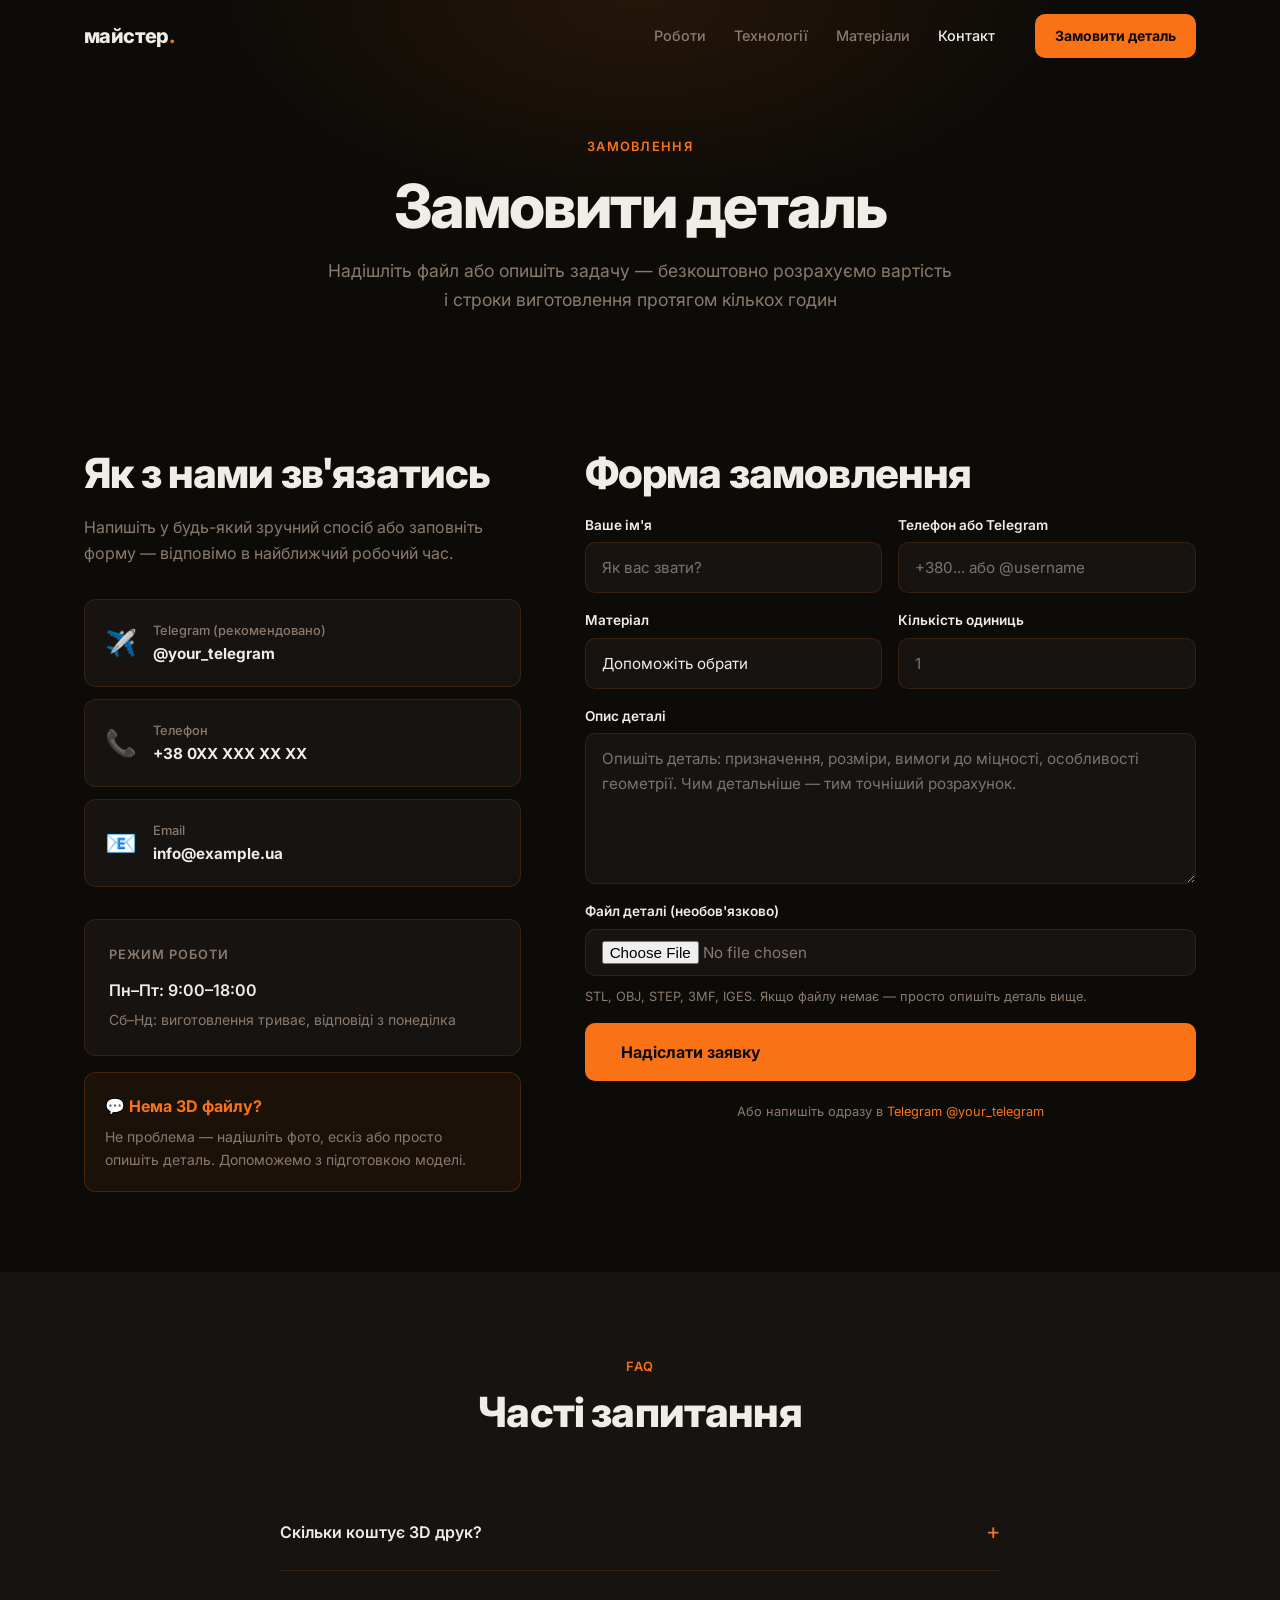
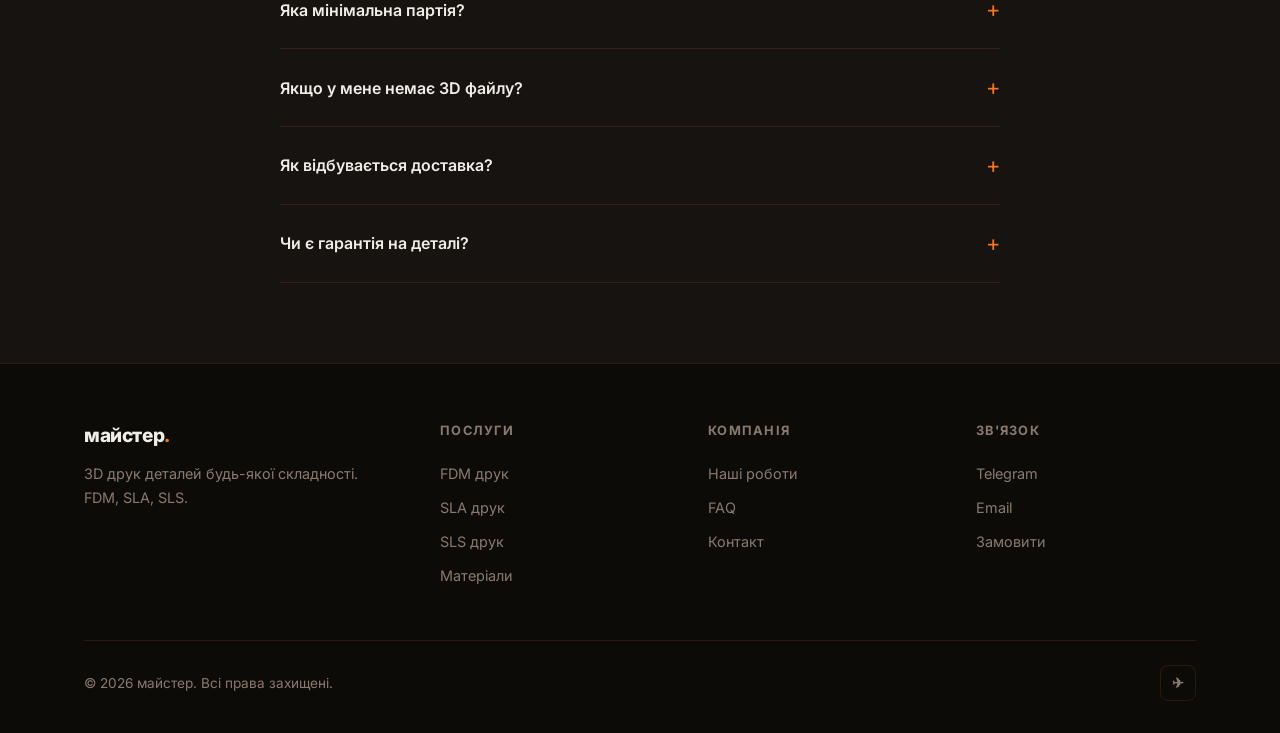
==== contact.html @ 5026d6e8 "feat: initial 3D print service website (майстер.) 3-page Ukrainian site: home, works gallery, contac" ====
<!DOCTYPE html>
<html lang="uk">
<head>
  <meta charset="UTF-8" />
  <meta name="viewport" content="width=device-width, initial-scale=1.0" />
  <title>Замовити деталь — майстер.</title>
  <meta name="description" content="Замовити 3D друк деталей. Надішліть STL або опис — безкоштовно розрахуємо вартість і строки виготовлення." />
  <link rel="preconnect" href="https://fonts.googleapis.com" />
  <link rel="preconnect" href="https://fonts.gstatic.com" crossorigin />
  <link href="https://fonts.googleapis.com/css2?family=Inter:wght@300;400;500;600;700;800&display=swap" rel="stylesheet" />
  <link rel="icon" href="assets/favicon.svg" type="image/svg+xml" />
  <link rel="stylesheet" href="css/style.css" />
</head>
<body>

<!-- NAV -->
<header class="nav" id="nav">
  <div class="container nav__inner">
    <a href="index.html" class="nav__logo">майстер<span>.</span></a>
    <nav class="nav__links">
      <a href="works.html" data-nav="works">Роботи</a>
      <a href="index.html#technologies">Технології</a>
      <a href="index.html#materials">Матеріали</a>
      <a href="contact.html" data-nav="contact">Контакт</a>
    </nav>
    <div class="nav__actions">
      <a href="contact.html" class="btn btn--primary btn--sm">Замовити деталь</a>
    </div>
    <button class="nav__burger" id="burger" aria-label="Меню"><span></span><span></span><span></span></button>
  </div>
  <div class="nav__mobile" id="mobileMenu">
    <a href="works.html" data-nav="works">Роботи</a>
    <a href="index.html#technologies">Технології</a>
    <a href="index.html#materials">Матеріали</a>
    <a href="contact.html" data-nav="contact">Контакт</a>
    <a href="contact.html" class="btn btn--primary">Замовити деталь</a>
  </div>
</header>

<!-- PAGE HERO -->
<section class="page-hero">
  <div class="page-hero__bg"></div>
  <div class="container page-hero__inner">
    <div class="page-hero__tag">Замовлення</div>
    <h1>Замовити деталь</h1>
    <p>Надішліть файл або опишіть задачу — безкоштовно розрахуємо вартість і строки виготовлення протягом кількох годин</p>
  </div>
</section>

<!-- CONTACT SPLIT -->
<section class="section">
  <div class="container">
    <div class="contact-split">

      <!-- INFO -->
      <div>
        <h2>Як з нами зв'язатись</h2>
        <p class="mt-16 mb-32">Напишіть у будь-який зручний спосіб або заповніть форму — відповімо в найближчий робочий час.</p>
        <div class="contact-links">
          <a href="https://t.me/your_telegram" target="_blank" class="contact-link">
            <span class="contact-link__ico">✈️</span>
            <div>
              <div class="contact-link__label">Telegram (рекомендовано)</div>
              <div class="contact-link__val">@your_telegram</div>
            </div>
          </a>
          <a href="tel:+380XXXXXXXXX" class="contact-link">
            <span class="contact-link__ico">📞</span>
            <div>
              <div class="contact-link__label">Телефон</div>
              <div class="contact-link__val">+38 0XX XXX XX XX</div>
            </div>
          </a>
          <a href="mailto:info@example.ua" class="contact-link">
            <span class="contact-link__ico">📧</span>
            <div>
              <div class="contact-link__label">Email</div>
              <div class="contact-link__val">info@example.ua</div>
            </div>
          </a>
        </div>

        <div style="margin-top:32px;padding:24px;border-radius:12px;border:1px solid var(--border);background:var(--bg-card)">
          <div style="font-size:.8rem;color:var(--text-muted);text-transform:uppercase;letter-spacing:.08em;margin-bottom:12px;font-weight:600">Режим роботи</div>
          <div style="font-weight:600;margin-bottom:4px">Пн–Пт: 9:00–18:00</div>
          <div style="font-size:.875rem;color:var(--text-muted)">Сб–Нд: виготовлення триває, відповіді з понеділка</div>
        </div>

        <div style="margin-top:16px;padding:20px;border-radius:12px;border:1px solid rgba(249,115,22,.2);background:rgba(249,115,22,.06)">
          <div style="font-weight:700;color:var(--accent);margin-bottom:6px">💬 Нема 3D файлу?</div>
          <div style="font-size:.875rem;color:var(--text-muted)">Не проблема — надішліть фото, ескіз або просто опишіть деталь. Допоможемо з підготовкою моделі.</div>
        </div>
      </div>

      <!-- FORM -->
      <div class="contact-form-wrap">
        <h2 class="mb-32">Форма замовлення</h2>
        <div id="formSuccess" class="form-success">✅ Заявку отримано! Зв'яжемось найближчим часом.</div>
        <form class="contact-form" id="contactForm" action="https://formspree.io/f/YOUR_FORM_ID" method="POST" enctype="multipart/form-data">
          <div class="form-row">
            <div class="form-group">
              <label>Ваше ім'я</label>
              <input type="text" name="name" required placeholder="Як вас звати?" />
            </div>
            <div class="form-group">
              <label>Телефон або Telegram</label>
              <input type="text" name="contact" required placeholder="+380... або @username" />
            </div>
          </div>

          <div class="form-row">
            <div class="form-group">
              <label>Матеріал</label>
              <select name="material">
                <option value="">Допоможіть обрати</option>
                <option>PLA — стандартний</option>
                <option>PETG — вологостійкий</option>
                <option>ABS — ударостійкий</option>
                <option>Nylon — зносостійкий</option>
                <option>TPU / FLEX — гнучкий</option>
                <option>Resin (SLA) — висока деталізація</option>
                <option>SLS Nylon — без підтримок</option>
              </select>
            </div>
            <div class="form-group">
              <label>Кількість одиниць</label>
              <input type="number" name="quantity" min="1" placeholder="1" />
            </div>
          </div>

          <div class="form-group">
            <label>Опис деталі</label>
            <textarea name="message" rows="5" required placeholder="Опишіть деталь: призначення, розміри, вимоги до міцності, особливості геометрії. Чим детальніше — тим точніший розрахунок."></textarea>
          </div>

          <div class="form-group">
            <label>Файл деталі (необов'язково)</label>
            <input type="file" name="file" accept=".stl,.obj,.step,.stp,.3mf,.iges,.igs" />
            <small style="color:var(--text-muted);font-size:.8rem;margin-top:4px">STL, OBJ, STEP, 3MF, IGES. Якщо файлу немає — просто опишіть деталь вище.</small>
          </div>

          <button type="submit" class="btn btn--primary btn--lg" style="width:100%">Надіслати заявку</button>
          <p class="form-note">Або напишіть одразу в <a href="https://t.me/your_telegram" target="_blank">Telegram @your_telegram</a></p>
        </form>
      </div>

    </div>
  </div>
</section>

<!-- FAQ -->
<section class="section section--dark" id="faq">
  <div class="container">
    <div class="section__header reveal">
      <div class="section__tag">FAQ</div>
      <h2>Часті запитання</h2>
    </div>
    <div class="faq reveal">
      <div class="faq__item">
        <button class="faq__q"><span>Скільки коштує 3D друк?</span><span class="faq__icon">+</span></button>
        <div class="faq__a"><div class="faq__a-inner">Вартість залежить від технології, матеріалу, розміру деталі та необхідної точності. Надішліть файл або опис — безкоштовно розрахуємо точну вартість протягом 2–4 годин у робочий день.</div></div>
      </div>
      <div class="faq__item">
        <button class="faq__q"><span>Яка мінімальна партія?</span><span class="faq__icon">+</span></button>
        <div class="faq__a"><div class="faq__a-inner">Від 1 одиниці. Беремося за одиничні вироби та серійне виготовлення. При збільшенні тиражу вартість одиниці знижується.</div></div>
      </div>
      <div class="faq__item">
        <button class="faq__q"><span>Якщо у мене немає 3D файлу?</span><span class="faq__icon">+</span></button>
        <div class="faq__a"><div class="faq__a-inner">Не проблема. Надішліть фото, ескіз, технічне креслення або просто опишіть деталь словами. Наші інженери допоможуть з підготовкою 3D моделі — уточніть цю послугу при зверненні.</div></div>
      </div>
      <div class="faq__item">
        <button class="faq__q"><span>Як відбувається доставка?</span><span class="faq__icon">+</span></button>
        <div class="faq__a"><div class="faq__a-inner">Відправляємо Новою Поштою або іншим зручним перевізником по всій Україні. Самовивіз також доступний. Деталі упаковуємо для захисту від пошкоджень при транспортуванні.</div></div>
      </div>
      <div class="faq__item">
        <button class="faq__q"><span>Чи є гарантія на деталі?</span><span class="faq__icon">+</span></button>
        <div class="faq__a"><div class="faq__a-inner">Так. Кожна деталь проходить контроль якості перед відправкою. Якщо виріб не відповідає погодженим характеристикам — передрукуємо безкоштовно.</div></div>
      </div>
    </div>
  </div>
</section>

<!-- FOOTER -->
<footer class="footer">
  <div class="container">
    <div class="footer__grid">
      <div class="footer__brand">
        <a href="index.html" class="nav__logo">майстер<span>.</span></a>
        <p>3D друк деталей будь-якої складності. FDM, SLA, SLS.</p>
      </div>
      <div class="footer__col">
        <h4>Послуги</h4>
        <a href="index.html#technologies">FDM друк</a>
        <a href="index.html#technologies">SLA друк</a>
        <a href="index.html#technologies">SLS друк</a>
        <a href="index.html#materials">Матеріали</a>
      </div>
      <div class="footer__col">
        <h4>Компанія</h4>
        <a href="works.html">Наші роботи</a>
        <a href="index.html#faq">FAQ</a>
        <a href="contact.html">Контакт</a>
      </div>
      <div class="footer__col">
        <h4>Зв'язок</h4>
        <a href="https://t.me/your_telegram" target="_blank">Telegram</a>
        <a href="mailto:info@example.ua">Email</a>
        <a href="contact.html">Замовити</a>
      </div>
    </div>
    <div class="footer__bottom">
      <p style="color:var(--text-muted)">© 2026 майстер. Всі права захищені.</p>
      <div class="footer__socials">
        <a href="https://t.me/your_telegram" target="_blank" title="Telegram">✈</a>
      </div>
    </div>
  </div>
</footer>

<script src="js/main.js"></script>
</body>
</html>
---- css/style.css ----
/* ============================================================
   майстер. — 3D Printing Service — style.css
   ============================================================ */

/* ---------- Variables ---------- */
:root {
  --accent:    #f97316;
  --accent-d:  #ea6500;
  --bg:        #0d0b08;
  --bg-card:   #171310;
  --bg-card2:  #1e1a15;
  --border:    rgba(249,115,22,.14);
  --border-s:  rgba(249,115,22,.3);
  --text:      #f0ece6;
  --text-muted:#8a7a6e;
  --radius:    16px;
  --nav-h:     72px;
  --trans:     .25s ease;
}

/* ---------- Reset & Base ---------- */
*, *::before, *::after { margin:0; padding:0; box-sizing:border-box; }

html { scroll-behavior:smooth; }

body {
  font-family: Inter, -apple-system, BlinkMacSystemFont, 'Segoe UI', sans-serif;
  background: var(--bg);
  color: var(--text);
  line-height: 1.65;
  -webkit-font-smoothing: antialiased;
}

img { display:block; max-width:100%; }
a { color:inherit; text-decoration:none; }
button { cursor:pointer; border:none; background:none; font:inherit; }

/* ---------- Container ---------- */
.container { max-width:1160px; margin:0 auto; padding:0 24px; }

/* ---------- Typography ---------- */
h1 { font-size:clamp(2.2rem,5vw,3.8rem); font-weight:800; line-height:1.1; letter-spacing:-.03em; }
h2 { font-size:clamp(1.6rem,3.5vw,2.6rem); font-weight:800; line-height:1.15; letter-spacing:-.02em; }
h3 { font-size:1.15rem; font-weight:700; }
p  { color: var(--text-muted); }

/* ---------- Buttons ---------- */
.btn {
  display:inline-flex; align-items:center; gap:8px;
  padding:14px 28px; border-radius:10px;
  font-size:.95rem; font-weight:700; white-space:nowrap;
  transition: var(--trans);
}
.btn--primary {
  background: var(--accent);
  color: #0d0b08;
}
.btn--primary:hover { background: var(--accent-d); }

.btn--ghost {
  border:1.5px solid var(--border-s);
  color: var(--text);
}
.btn--ghost:hover { border-color: var(--accent); color: var(--accent); }

.btn--sm { padding:10px 20px; font-size:.875rem; }
.btn--lg { padding:16px 36px; font-size:1rem; }

/* ---------- NAV ---------- */
.nav {
  position:fixed; top:0; left:0; right:0; z-index:100;
  transition: background var(--trans), box-shadow var(--trans);
}
.nav.scrolled {
  background: rgba(13,11,8,.9);
  backdrop-filter: blur(16px);
  box-shadow: 0 1px 0 var(--border);
}
.nav__inner {
  height: var(--nav-h);
  display:flex; align-items:center; gap:40px;
}
.nav__logo {
  font-size:1.25rem; font-weight:800; letter-spacing:-.03em; color: var(--text);
  flex-shrink:0;
}
.nav__logo span { color: var(--accent); }

.nav__links {
  display:flex; gap:28px; margin-left:auto;
}
.nav__links a {
  font-size:.9rem; font-weight:500; color: var(--text-muted);
  transition: color var(--trans);
}
.nav__links a:hover,
.nav__links a.active { color: var(--text); }

.nav__actions {
  display:flex; align-items:center; gap:12px;
}

.nav__burger {
  display:none; flex-direction:column; gap:5px;
  width:36px; height:36px; justify-content:center;
}
.nav__burger span {
  display:block; height:2px; background: var(--text); border-radius:2px;
  transition: var(--trans);
}

.nav__mobile {
  display:none; flex-direction:column; gap:0;
  background: rgba(13,11,8,.96); backdrop-filter:blur(16px);
  padding:16px 24px 24px;
  border-top:1px solid var(--border);
}
.nav__mobile.open { display:flex; }
.nav__mobile a {
  padding:14px 0;
  border-bottom:1px solid var(--border);
  font-weight:500; font-size:1rem; color: var(--text-muted);
}
.nav__mobile a:last-child { border:none; margin-top:12px; }
.nav__mobile a:hover { color: var(--text); }

/* ---------- Hero ---------- */
.hero {
  padding: calc(var(--nav-h) + 80px) 0 80px;
  position:relative; overflow:hidden;
}
.hero__bg {
  position:absolute; inset:0; pointer-events:none;
  background:
    radial-gradient(ellipse 700px 500px at 60% 0%, rgba(249,115,22,.12) 0%, transparent 70%),
    radial-gradient(ellipse 400px 400px at 10% 80%, rgba(249,115,22,.06) 0%, transparent 60%);
}
.hero__inner { position:relative; display:grid; grid-template-columns:1fr 1fr; gap:64px; align-items:center; }

.hero__tag {
  display:inline-flex; align-items:center; gap:8px;
  background: rgba(249,115,22,.12); border:1px solid var(--border-s);
  border-radius:100px; padding:6px 16px;
  font-size:.8rem; font-weight:600; color: var(--accent); letter-spacing:.06em; text-transform:uppercase;
  margin-bottom:24px;
}
.hero__tag::before { content:''; width:6px; height:6px; border-radius:50%; background: var(--accent); }

.hero h1 { margin-bottom:20px; }
.hero h1 em { font-style:normal; color: var(--accent); }

.hero__sub {
  font-size:1.1rem; color: var(--text-muted);
  max-width:440px; margin-bottom:36px;
}

.hero__ctas { display:flex; gap:12px; flex-wrap:wrap; }

.hero__stats {
  display:flex; gap:32px; flex-wrap:wrap; margin-top:48px;
  padding-top:32px; border-top:1px solid var(--border);
}
.hero__stat-val {
  font-size:1.6rem; font-weight:800; color: var(--text); letter-spacing:-.03em;
}
.hero__stat-val span { color: var(--accent); }
.hero__stat-lab { font-size:.8rem; color: var(--text-muted); margin-top:2px; }

/* Hero visual — print nozzle illustration */
.hero__visual {
  display:flex; justify-content:center; align-items:center;
}
.hero__box {
  width:320px; height:320px; border-radius:24px;
  border:1px solid var(--border);
  background: var(--bg-card);
  position:relative; overflow:hidden;
  display:flex; align-items:center; justify-content:center;
}
.hero__box-glow {
  position:absolute; bottom:0; left:50%; transform:translateX(-50%);
  width:200px; height:200px;
  background:radial-gradient(circle at 50% 100%, rgba(249,115,22,.35), transparent 70%);
}
.hero__layers {
  display:flex; flex-direction:column; gap:6px; position:relative; z-index:1;
}
.hero__layer {
  height:18px; border-radius:4px; background: var(--accent);
  opacity:.9;
}
.hero__layer:nth-child(1) { width:160px; opacity:.4; }
.hero__layer:nth-child(2) { width:140px; opacity:.55; }
.hero__layer:nth-child(3) { width:120px; opacity:.7; }
.hero__layer:nth-child(4) { width:100px; opacity:.85; }
.hero__layer:nth-child(5) { width:80px; opacity:1; }
.hero__nozzle {
  width:24px; height:32px; background: var(--text); border-radius:2px 2px 0 0;
  margin:0 auto 0;
  position:relative;
}
.hero__nozzle::after {
  content:''; position:absolute; bottom:-8px; left:50%; transform:translateX(-50%);
  width:0; height:0;
  border-left:8px solid transparent;
  border-right:8px solid transparent;
  border-top:8px solid var(--text);
}
.hero__drop {
  width:6px; height:10px;
  background: var(--accent);
  border-radius:0 0 3px 3px;
  margin:0 auto;
  animation: drip 1.4s ease-in-out infinite;
}
@keyframes drip {
  0%,100% { opacity:0; transform:scaleY(0); transform-origin:top; }
  20% { opacity:1; transform:scaleY(1); }
  80% { opacity:1; transform:scaleY(1) translateY(6px); }
}

/* ---------- Page Hero ---------- */
.page-hero {
  padding: calc(var(--nav-h) + 60px) 0 56px;
  position:relative;
}
.page-hero__bg {
  position:absolute; inset:0;
  background:radial-gradient(ellipse 600px 300px at 50% 0%, rgba(249,115,22,.1) 0%, transparent 70%);
  pointer-events:none;
}
.page-hero__inner { position:relative; text-align:center; max-width:680px; margin:0 auto; }
.page-hero__tag {
  display:inline-block; margin-bottom:16px;
  font-size:.8rem; font-weight:600; letter-spacing:.1em; text-transform:uppercase;
  color: var(--accent);
}
.page-hero__inner h1 { margin-bottom:16px; }
.page-hero__inner p { font-size:1.1rem; }

/* ---------- Section ---------- */
.section { padding:80px 0; }
.section--dark { background: var(--bg-card); }

.section__header { text-align:center; margin-bottom:56px; }
.section__tag {
  display:inline-block; margin-bottom:12px;
  font-size:.8rem; font-weight:600; letter-spacing:.1em; text-transform:uppercase;
  color: var(--accent);
}
.section__header p { margin-top:12px; font-size:1.05rem; max-width:560px; margin-inline:auto; }

/* ---------- Reveal animation ---------- */
.reveal { opacity:0; transform:translateY(28px); transition:opacity .55s ease, transform .55s ease; }
.reveal.visible { opacity:1; transform:translateY(0); }

/* ---------- Technologies ---------- */
.tech-cards { display:grid; grid-template-columns:repeat(3,1fr); gap:24px; }

.tech-card {
  background: var(--bg-card);
  border:1px solid var(--border);
  border-radius: var(--radius);
  padding:32px;
  transition: border-color var(--trans), transform var(--trans);
}
.tech-card:hover { border-color: var(--border-s); transform:translateY(-4px); }

.tech-card__icon {
  width:48px; height:48px; border-radius:12px;
  background:rgba(249,115,22,.12);
  display:flex; align-items:center; justify-content:center;
  font-size:1.4rem; margin-bottom:20px;
}
.tech-card h3 { margin-bottom:8px; }
.tech-card__sub { font-size:.85rem; color: var(--accent); font-weight:600; margin-bottom:16px; }
.tech-card p { font-size:.9rem; margin-bottom:20px; }

.tech-card__specs { list-style:none; display:flex; flex-direction:column; gap:8px; }
.tech-card__specs li {
  display:flex; align-items:center; gap:10px;
  font-size:.85rem; color: var(--text-muted);
}
.tech-card__specs li::before {
  content:''; width:6px; height:6px; border-radius:50%;
  background: var(--accent); flex-shrink:0;
}

/* ---------- Process ---------- */
.process { display:grid; grid-template-columns:repeat(4,1fr); gap:0; }

.process-step {
  padding:32px 28px;
  position:relative;
}
.process-step:not(:last-child)::after {
  content:''; position:absolute;
  top:48px; right:0;
  width:1px; height:32px;
  background: linear-gradient(to bottom, var(--accent), transparent);
  display:none;
}
.process-step__num {
  font-size:2.5rem; font-weight:800; color:rgba(249,115,22,.2);
  line-height:1; margin-bottom:16px;
}
.process-step__icon {
  font-size:1.6rem; margin-bottom:12px;
}
.process-step h3 { margin-bottom:8px; font-size:1rem; }
.process-step p { font-size:.875rem; }

/* ---------- Works grid ---------- */
.works-grid { display:grid; grid-template-columns:repeat(3,1fr); gap:24px; }

.work-card {
  background: var(--bg-card);
  border:1px solid var(--border);
  border-radius: var(--radius);
  overflow:hidden;
  transition: border-color var(--trans), transform var(--trans);
}
.work-card:hover { border-color: var(--border-s); transform:translateY(-4px); }

.work-card__img {
  height:200px;
  background: var(--bg-card2);
  display:flex; align-items:center; justify-content:center;
  font-size:3rem;
  position:relative; overflow:hidden;
}
.work-card__img::after {
  content:''; position:absolute; inset:0;
  background:linear-gradient(to bottom, transparent 50%, rgba(13,11,8,.5));
}
.work-card__img-placeholder {
  width:100%; height:100%;
  display:flex; align-items:center; justify-content:center;
}

.work-card__info { padding:20px; }
.work-card__tags {
  display:flex; gap:8px; flex-wrap:wrap; margin-bottom:12px;
}
.work-card__tag {
  font-size:.75rem; font-weight:600; padding:3px 10px; border-radius:100px;
  background:rgba(249,115,22,.1); color: var(--accent); border:1px solid var(--border);
}
.work-card__mat {
  font-size:.75rem; font-weight:600; padding:3px 10px; border-radius:100px;
  background:rgba(240,236,230,.07); color: var(--text-muted); border:1px solid rgba(240,236,230,.1);
}
.work-card h3 { font-size:1rem; margin-bottom:6px; }
.work-card p { font-size:.875rem; }

/* ---------- Filter bar ---------- */
.filter-bar {
  display:flex; gap:8px; flex-wrap:wrap; margin-bottom:40px;
}
.filter-btn {
  padding:8px 18px; border-radius:100px;
  font-size:.875rem; font-weight:600;
  border:1.5px solid var(--border);
  color: var(--text-muted);
  transition: var(--trans);
}
.filter-btn:hover { border-color: var(--border-s); color: var(--text); }
.filter-btn.active {
  background: var(--accent); border-color: var(--accent);
  color: #0d0b08;
}

/* ---------- Materials strip ---------- */
.materials-strip {
  display:flex; flex-wrap:wrap; gap:12px; justify-content:center;
  margin-top:40px;
}
.mat-chip {
  display:inline-flex; align-items:center; gap:8px;
  padding:10px 20px; border-radius:100px;
  border:1.5px solid var(--border);
  background: var(--bg-card);
  font-size:.875rem; font-weight:600;
  transition: border-color var(--trans);
}
.mat-chip:hover { border-color: var(--border-s); }
.mat-chip__dot {
  width:8px; height:8px; border-radius:50%;
  background: var(--accent);
}

/* ---------- Advantages ---------- */
.advantages { display:grid; grid-template-columns:repeat(4,1fr); gap:24px; }
.advantage-card {
  background: var(--bg-card);
  border:1px solid var(--border);
  border-radius: var(--radius);
  padding:28px;
  text-align:center;
}
.advantage-card__ico { font-size:2rem; margin-bottom:16px; }
.advantage-card h3 { margin-bottom:8px; font-size:1rem; }
.advantage-card p { font-size:.875rem; }

/* ---------- FAQ ---------- */
.faq { max-width:720px; margin:0 auto; display:flex; flex-direction:column; gap:0; }
.faq__item { border-bottom:1px solid var(--border); }
.faq__q {
  width:100%; display:flex; align-items:center; justify-content:space-between;
  padding:20px 0; gap:16px;
  font-size:1rem; font-weight:600; color: var(--text);
  text-align:left;
  transition: color var(--trans);
}
.faq__q:hover { color: var(--accent); }
.faq__icon {
  font-size:1.4rem; font-weight:400;
  color: var(--accent); flex-shrink:0;
  transition: transform var(--trans);
}
.faq__item.open .faq__icon { transform:rotate(45deg); }
.faq__a { overflow:hidden; max-height:0; transition:max-height .35s ease; }
.faq__item.open .faq__a { max-height:400px; }
.faq__a-inner { padding:0 0 20px; font-size:.95rem; color: var(--text-muted); }

/* ---------- CTA Banner ---------- */
.cta-banner {
  background: linear-gradient(135deg, rgba(249,115,22,.15), rgba(249,115,22,.06));
  border:1px solid var(--border-s);
  border-radius:24px; padding:64px 48px;
  text-align:center;
}
.cta-banner h2 { margin-bottom:16px; }
.cta-banner p { margin-bottom:32px; font-size:1.05rem; max-width:520px; margin-inline:auto; }
.cta-banner .ctas { display:flex; gap:12px; justify-content:center; flex-wrap:wrap; }

/* ---------- Contact ---------- */
.contact-split {
  display:grid; grid-template-columns:1fr 1.4fr; gap:64px; align-items:start;
}
.contact-split h2 { margin-bottom:16px; }

.contact-links { display:flex; flex-direction:column; gap:12px; margin-top:32px; }
.contact-link {
  display:flex; align-items:center; gap:16px;
  padding:20px; border-radius:12px;
  border:1px solid var(--border);
  background: var(--bg-card);
  transition: border-color var(--trans);
}
.contact-link:hover { border-color: var(--border-s); }
.contact-link__ico { font-size:1.6rem; flex-shrink:0; }
.contact-link__label { font-size:.8rem; color: var(--text-muted); font-weight:500; }
.contact-link__val { font-size:.95rem; font-weight:700; color: var(--text); }

.contact-form-wrap { }

.contact-form { display:flex; flex-direction:column; gap:16px; }
.form-row { display:grid; grid-template-columns:1fr 1fr; gap:16px; }
.form-group { display:flex; flex-direction:column; gap:6px; }
.form-group label { font-size:.85rem; font-weight:600; color: var(--text); }

.form-group input,
.form-group select,
.form-group textarea {
  background: var(--bg-card);
  border:1.5px solid var(--border);
  border-radius:10px;
  color: var(--text);
  font:inherit; font-size:.95rem;
  padding:12px 16px;
  transition: border-color var(--trans);
  width:100%;
}
.form-group input:focus,
.form-group select:focus,
.form-group textarea:focus {
  outline:none; border-color: var(--accent);
}
.form-group select { appearance:none; cursor:pointer; }
.form-group textarea { resize:vertical; min-height:120px; }

.form-group input[type="file"] {
  padding:10px 16px; cursor:pointer;
  color: var(--text-muted);
}

.form-note {
  font-size:.8rem; color: var(--text-muted); text-align:center; margin-top:4px;
}
.form-note a { color: var(--accent); }

.form-success {
  display:none; background:rgba(249,115,22,.1); border:1px solid var(--border-s);
  border-radius:10px; padding:16px; text-align:center;
  font-weight:600; color: var(--accent); margin-bottom:16px;
}

/* ---------- Footer ---------- */
.footer {
  border-top:1px solid var(--border);
  padding:56px 0 32px;
}
.footer__grid {
  display:grid; grid-template-columns:1.4fr 1fr 1fr 1fr; gap:48px; margin-bottom:48px;
}
.footer__brand a { font-size:1.2rem; font-weight:800; letter-spacing:-.02em; }
.footer__brand a span { color: var(--accent); }
.footer__brand p { margin-top:10px; font-size:.9rem; }

.footer__col { display:flex; flex-direction:column; gap:0; }
.footer__col h4 { font-size:.8rem; text-transform:uppercase; letter-spacing:.1em; color: var(--text-muted); margin-bottom:16px; }
.footer__col a {
  padding:5px 0; font-size:.9rem; color: var(--text-muted);
  transition: color var(--trans);
}
.footer__col a:hover { color: var(--text); }

.footer__bottom {
  display:flex; align-items:center; justify-content:space-between;
  border-top:1px solid var(--border); padding-top:24px;
}
.footer__bottom p { font-size:.85rem; }
.footer__socials { display:flex; gap:12px; }
.footer__socials a {
  width:36px; height:36px; border-radius:8px;
  border:1px solid var(--border);
  display:flex; align-items:center; justify-content:center;
  font-size:.85rem; font-weight:600; color: var(--text-muted);
  transition: border-color var(--trans), color var(--trans);
}
.footer__socials a:hover { border-color: var(--accent); color: var(--accent); }

/* ---------- Utilities ---------- */
.mt-16 { margin-top:16px; }
.mb-16 { margin-bottom:16px; }
.mb-32 { margin-bottom:32px; }
.text-accent { color: var(--accent); }
.hidden { display:none !important; }

/* ---------- Responsive ---------- */
@media (max-width:900px) {
  .nav__links, .nav__actions .btn { display:none; }
  .nav__burger { display:flex; margin-left:auto; }

  .hero__inner { grid-template-columns:1fr; }
  .hero__visual { display:none; }
  .hero__stats { gap:20px; }

  .tech-cards { grid-template-columns:1fr; }
  .process { grid-template-columns:repeat(2,1fr); }
  .works-grid { grid-template-columns:repeat(2,1fr); }
  .advantages { grid-template-columns:repeat(2,1fr); }

  .contact-split { grid-template-columns:1fr; gap:40px; }
  .form-row { grid-template-columns:1fr; }

  .footer__grid { grid-template-columns:1fr 1fr; gap:32px; }
  .cta-banner { padding:40px 24px; }
}

@media (max-width:600px) {
  .works-grid { grid-template-columns:1fr; }
  .process { grid-template-columns:1fr; }
  .advantages { grid-template-columns:1fr; }
  .footer__grid { grid-template-columns:1fr; }
  .footer__bottom { flex-direction:column; gap:16px; text-align:center; }
  h1 { font-size:2rem; }
}
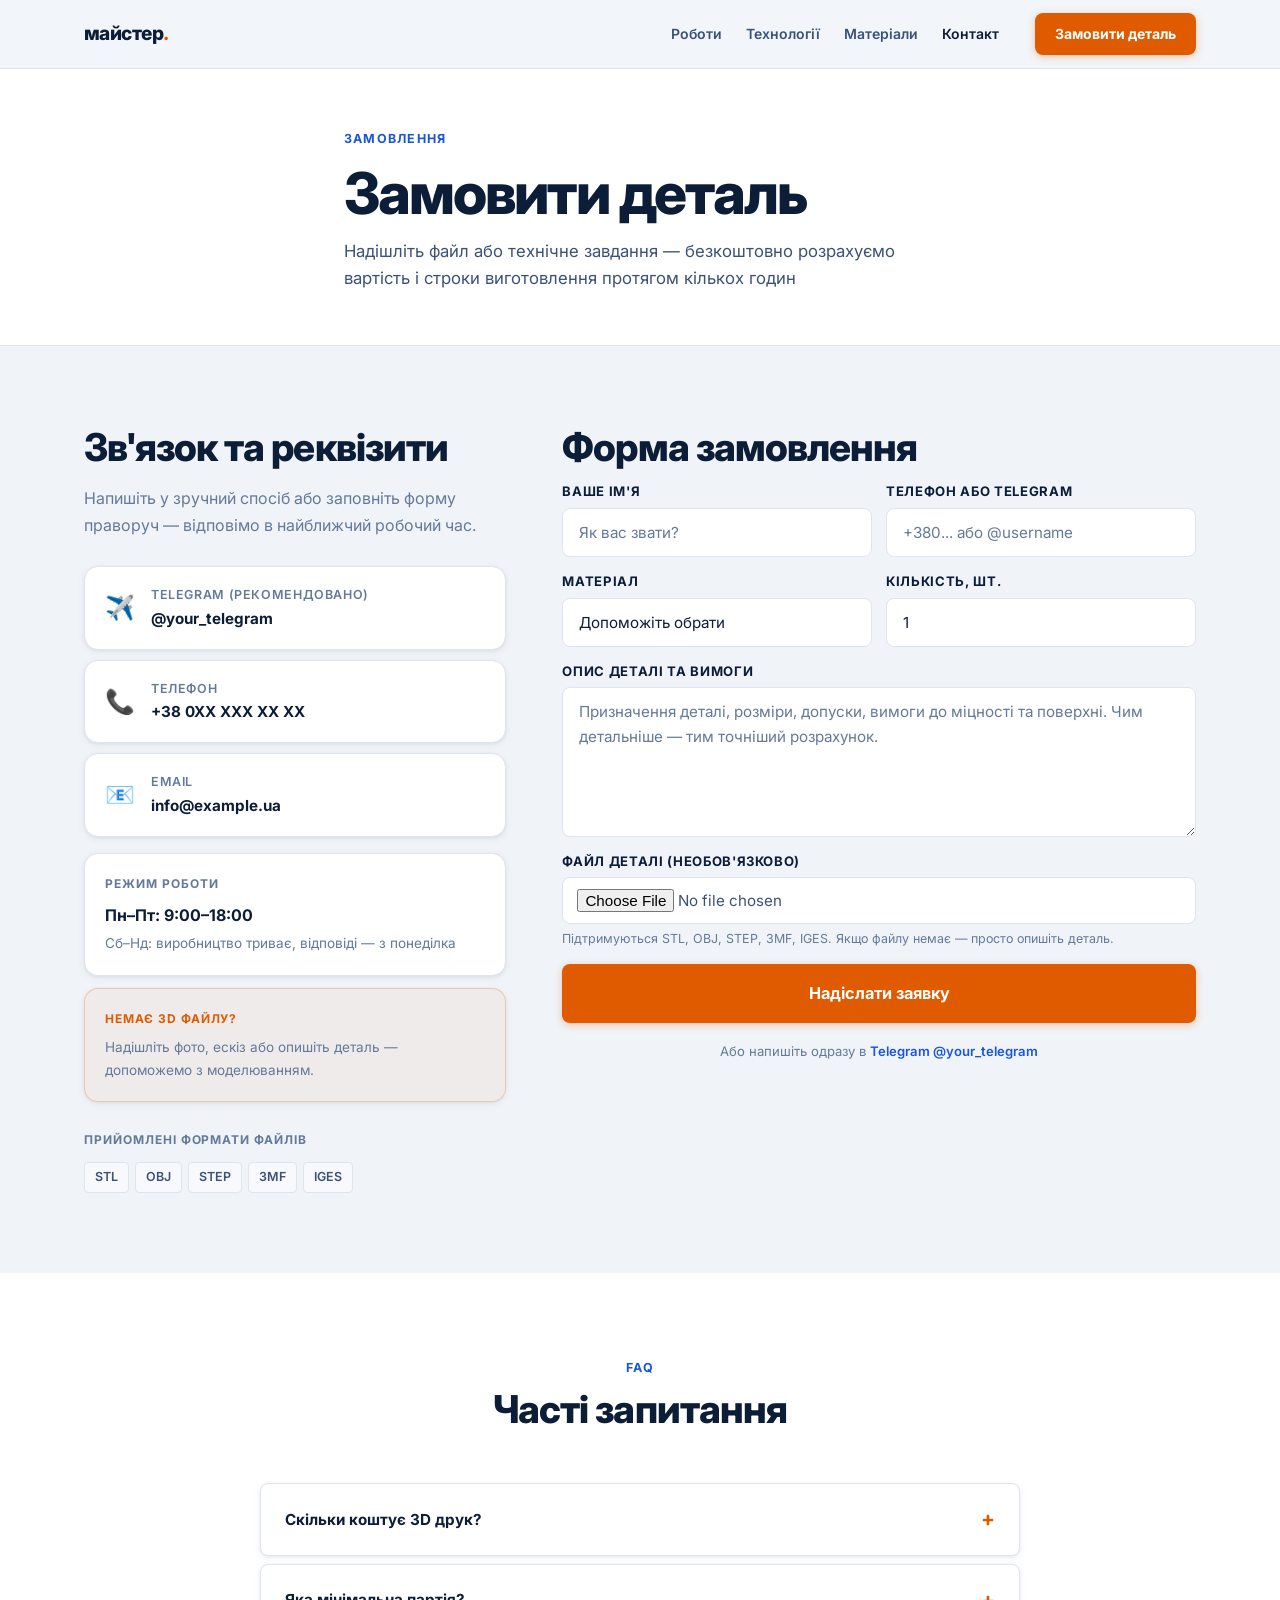
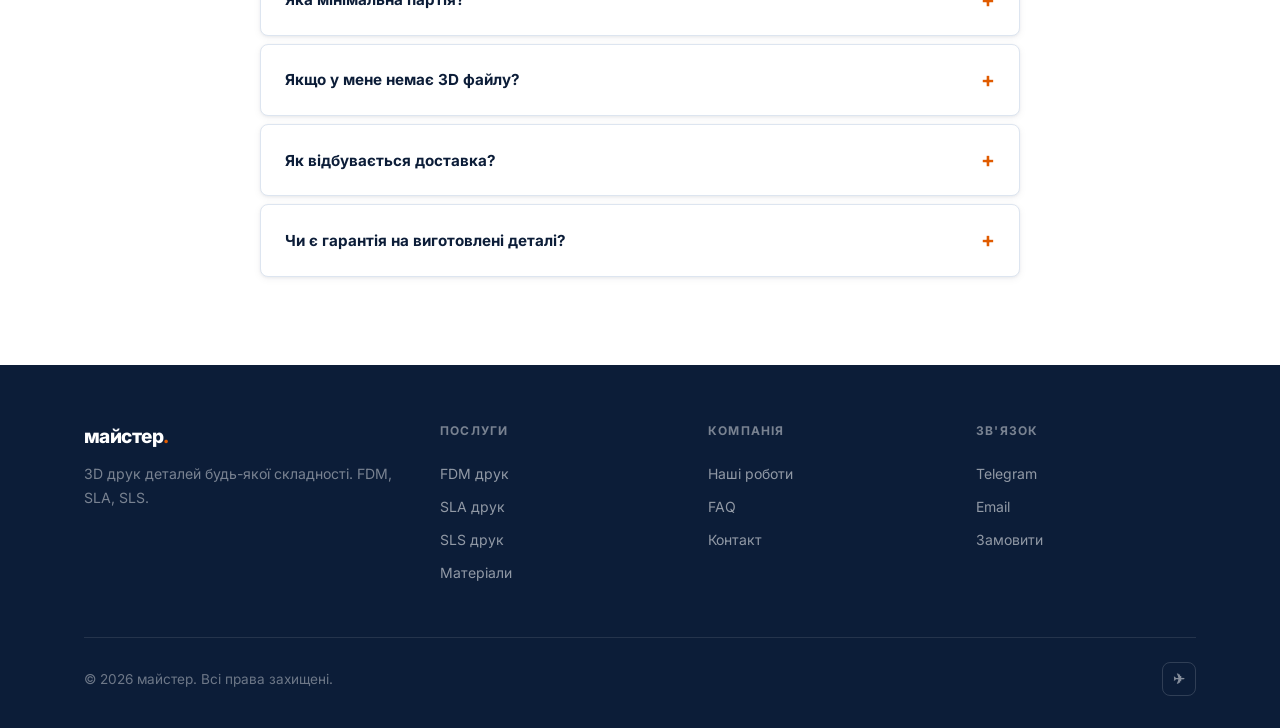
==== commit bfde0771: "redesign: light engineering theme (white surface, navy dark, technical blue + orange) Replace dark m" ====
--- a/contact.html
+++ b/contact.html
@@ -7,7 +7,7 @@
   <meta name="description" content="Замовити 3D друк деталей. Надішліть STL або опис — безкоштовно розрахуємо вартість і строки виготовлення." />
   <link rel="preconnect" href="https://fonts.googleapis.com" />
   <link rel="preconnect" href="https://fonts.gstatic.com" crossorigin />
-  <link href="https://fonts.googleapis.com/css2?family=Inter:wght@300;400;500;600;700;800&display=swap" rel="stylesheet" />
+  <link href="https://fonts.googleapis.com/css2?family=Inter:wght@400;500;600;700;800&display=swap" rel="stylesheet" />
   <link rel="icon" href="assets/favicon.svg" type="image/svg+xml" />
   <link rel="stylesheet" href="css/style.css" />
 </head>
@@ -29,21 +29,20 @@
     <button class="nav__burger" id="burger" aria-label="Меню"><span></span><span></span><span></span></button>
   </div>
   <div class="nav__mobile" id="mobileMenu">
-    <a href="works.html" data-nav="works">Роботи</a>
+    <a href="works.html">Роботи</a>
     <a href="index.html#technologies">Технології</a>
     <a href="index.html#materials">Матеріали</a>
-    <a href="contact.html" data-nav="contact">Контакт</a>
+    <a href="contact.html">Контакт</a>
     <a href="contact.html" class="btn btn--primary">Замовити деталь</a>
   </div>
 </header>
 
 <!-- PAGE HERO -->
 <section class="page-hero">
-  <div class="page-hero__bg"></div>
   <div class="container page-hero__inner">
     <div class="page-hero__tag">Замовлення</div>
     <h1>Замовити деталь</h1>
-    <p>Надішліть файл або опишіть задачу — безкоштовно розрахуємо вартість і строки виготовлення протягом кількох годин</p>
+    <p>Надішліть файл або технічне завдання — безкоштовно розрахуємо вартість і строки виготовлення протягом кількох годин</p>
   </div>
 </section>
 
@@ -54,8 +53,9 @@
 
       <!-- INFO -->
       <div>
-        <h2>Як з нами зв'язатись</h2>
-        <p class="mt-16 mb-32">Напишіть у будь-який зручний спосіб або заповніть форму — відповімо в найближчий робочий час.</p>
+        <h2>Зв'язок та реквізити</h2>
+        <p class="mt-16">Напишіть у зручний спосіб або заповніть форму праворуч — відповімо в найближчий робочий час.</p>
+
         <div class="contact-links">
           <a href="https://t.me/your_telegram" target="_blank" class="contact-link">
             <span class="contact-link__ico">✈️</span>
@@ -80,20 +80,31 @@
           </a>
         </div>
 
-        <div style="margin-top:32px;padding:24px;border-radius:12px;border:1px solid var(--border);background:var(--bg-card)">
-          <div style="font-size:.8rem;color:var(--text-muted);text-transform:uppercase;letter-spacing:.08em;margin-bottom:12px;font-weight:600">Режим роботи</div>
-          <div style="font-weight:600;margin-bottom:4px">Пн–Пт: 9:00–18:00</div>
-          <div style="font-size:.875rem;color:var(--text-muted)">Сб–Нд: виготовлення триває, відповіді з понеділка</div>
-        </div>
-
-        <div style="margin-top:16px;padding:20px;border-radius:12px;border:1px solid rgba(249,115,22,.2);background:rgba(249,115,22,.06)">
-          <div style="font-weight:700;color:var(--accent);margin-bottom:6px">💬 Нема 3D файлу?</div>
-          <div style="font-size:.875rem;color:var(--text-muted)">Не проблема — надішліть фото, ескіз або просто опишіть деталь. Допоможемо з підготовкою моделі.</div>
+        <div class="info-box" style="margin-top:16px">
+          <div class="info-box__label">Режим роботи</div>
+          <div class="info-box__val">Пн–Пт: 9:00–18:00</div>
+          <div class="info-box__sub">Сб–Нд: виробництво триває, відповіді — з понеділка</div>
+        </div>
+
+        <div class="info-box info-box--accent" style="margin-top:12px">
+          <div class="info-box__label">Немає 3D файлу?</div>
+          <div class="info-box__sub">Надішліть фото, ескіз або опишіть деталь — допоможемо з моделюванням.</div>
+        </div>
+
+        <div style="margin-top:28px">
+          <div style="font-size:.75rem;font-weight:700;text-transform:uppercase;letter-spacing:.08em;color:var(--text-muted);margin-bottom:12px">Прийомлені формати файлів</div>
+          <div style="display:flex;flex-wrap:wrap;gap:6px">
+            <span style="padding:4px 10px;border-radius:4px;border:1px solid var(--border);font-size:.78rem;font-weight:600;background:var(--surface-2);color:var(--text-2)">STL</span>
+            <span style="padding:4px 10px;border-radius:4px;border:1px solid var(--border);font-size:.78rem;font-weight:600;background:var(--surface-2);color:var(--text-2)">OBJ</span>
+            <span style="padding:4px 10px;border-radius:4px;border:1px solid var(--border);font-size:.78rem;font-weight:600;background:var(--surface-2);color:var(--text-2)">STEP</span>
+            <span style="padding:4px 10px;border-radius:4px;border:1px solid var(--border);font-size:.78rem;font-weight:600;background:var(--surface-2);color:var(--text-2)">3MF</span>
+            <span style="padding:4px 10px;border-radius:4px;border:1px solid var(--border);font-size:.78rem;font-weight:600;background:var(--surface-2);color:var(--text-2)">IGES</span>
+          </div>
         </div>
       </div>
 
       <!-- FORM -->
-      <div class="contact-form-wrap">
+      <div>
         <h2 class="mb-32">Форма замовлення</h2>
         <div id="formSuccess" class="form-success">✅ Заявку отримано! Зв'яжемось найближчим часом.</div>
         <form class="contact-form" id="contactForm" action="https://formspree.io/f/YOUR_FORM_ID" method="POST" enctype="multipart/form-data">
@@ -107,7 +118,6 @@
               <input type="text" name="contact" required placeholder="+380... або @username" />
             </div>
           </div>
-
           <div class="form-row">
             <div class="form-group">
               <label>Матеріал</label>
@@ -116,30 +126,27 @@
                 <option>PLA — стандартний</option>
                 <option>PETG — вологостійкий</option>
                 <option>ABS — ударостійкий</option>
-                <option>Nylon — зносостійкий</option>
+                <option>Nylon PA12 — зносостійкий</option>
                 <option>TPU / FLEX — гнучкий</option>
-                <option>Resin (SLA) — висока деталізація</option>
+                <option>Resin SLA — висока деталізація</option>
                 <option>SLS Nylon — без підтримок</option>
               </select>
             </div>
             <div class="form-group">
-              <label>Кількість одиниць</label>
-              <input type="number" name="quantity" min="1" placeholder="1" />
-            </div>
-          </div>
-
+              <label>Кількість, шт.</label>
+              <input type="number" name="quantity" min="1" value="1" />
+            </div>
+          </div>
           <div class="form-group">
-            <label>Опис деталі</label>
-            <textarea name="message" rows="5" required placeholder="Опишіть деталь: призначення, розміри, вимоги до міцності, особливості геометрії. Чим детальніше — тим точніший розрахунок."></textarea>
-          </div>
-
+            <label>Опис деталі та вимоги</label>
+            <textarea name="message" rows="5" required placeholder="Призначення деталі, розміри, допуски, вимоги до міцності та поверхні. Чим детальніше — тим точніший розрахунок."></textarea>
+          </div>
           <div class="form-group">
             <label>Файл деталі (необов'язково)</label>
             <input type="file" name="file" accept=".stl,.obj,.step,.stp,.3mf,.iges,.igs" />
-            <small style="color:var(--text-muted);font-size:.8rem;margin-top:4px">STL, OBJ, STEP, 3MF, IGES. Якщо файлу немає — просто опишіть деталь вище.</small>
-          </div>
-
-          <button type="submit" class="btn btn--primary btn--lg" style="width:100%">Надіслати заявку</button>
+            <small>Підтримуються STL, OBJ, STEP, 3MF, IGES. Якщо файлу немає — просто опишіть деталь.</small>
+          </div>
+          <button type="submit" class="btn btn--primary btn--lg" style="width:100%;justify-content:center">Надіслати заявку</button>
           <p class="form-note">Або напишіть одразу в <a href="https://t.me/your_telegram" target="_blank">Telegram @your_telegram</a></p>
         </form>
       </div>
@@ -149,32 +156,32 @@
 </section>
 
 <!-- FAQ -->
-<section class="section section--dark" id="faq">
+<section class="section section--bg" id="faq">
   <div class="container">
-    <div class="section__header reveal">
+    <div class="section__header center reveal">
       <div class="section__tag">FAQ</div>
       <h2>Часті запитання</h2>
     </div>
     <div class="faq reveal">
       <div class="faq__item">
         <button class="faq__q"><span>Скільки коштує 3D друк?</span><span class="faq__icon">+</span></button>
-        <div class="faq__a"><div class="faq__a-inner">Вартість залежить від технології, матеріалу, розміру деталі та необхідної точності. Надішліть файл або опис — безкоштовно розрахуємо точну вартість протягом 2–4 годин у робочий день.</div></div>
+        <div class="faq__a"><div class="faq__a-inner">Вартість залежить від технології, матеріалу, об'єму і складності деталі. Надішліть файл або опис — безкоштовно розрахуємо вартість протягом 2–4 годин у робочий день.</div></div>
       </div>
       <div class="faq__item">
         <button class="faq__q"><span>Яка мінімальна партія?</span><span class="faq__icon">+</span></button>
-        <div class="faq__a"><div class="faq__a-inner">Від 1 одиниці. Беремося за одиничні вироби та серійне виготовлення. При збільшенні тиражу вартість одиниці знижується.</div></div>
+        <div class="faq__a"><div class="faq__a-inner">Від 1 одиниці. Беремося за штучні вироби і серійне виготовлення. При збільшенні партії — нижча вартість одиниці.</div></div>
       </div>
       <div class="faq__item">
         <button class="faq__q"><span>Якщо у мене немає 3D файлу?</span><span class="faq__icon">+</span></button>
-        <div class="faq__a"><div class="faq__a-inner">Не проблема. Надішліть фото, ескіз, технічне креслення або просто опишіть деталь словами. Наші інженери допоможуть з підготовкою 3D моделі — уточніть цю послугу при зверненні.</div></div>
+        <div class="faq__a"><div class="faq__a-inner">Надішліть фото, ескіз, технічне креслення або просто опишіть деталь словами. Наші інженери нададуть консультацію і за потреби допоможуть підготувати 3D-модель.</div></div>
       </div>
       <div class="faq__item">
         <button class="faq__q"><span>Як відбувається доставка?</span><span class="faq__icon">+</span></button>
-        <div class="faq__a"><div class="faq__a-inner">Відправляємо Новою Поштою або іншим зручним перевізником по всій Україні. Самовивіз також доступний. Деталі упаковуємо для захисту від пошкоджень при транспортуванні.</div></div>
-      </div>
-      <div class="faq__item">
-        <button class="faq__q"><span>Чи є гарантія на деталі?</span><span class="faq__icon">+</span></button>
-        <div class="faq__a"><div class="faq__a-inner">Так. Кожна деталь проходить контроль якості перед відправкою. Якщо виріб не відповідає погодженим характеристикам — передрукуємо безкоштовно.</div></div>
+        <div class="faq__a"><div class="faq__a-inner">Відправляємо Новою Поштою або іншим зручним перевізником по всій Україні. Самовивіз також доступний. Деталі надійно упаковуємо для захисту при транспортуванні.</div></div>
+      </div>
+      <div class="faq__item">
+        <button class="faq__q"><span>Чи є гарантія на виготовлені деталі?</span><span class="faq__icon">+</span></button>
+        <div class="faq__a"><div class="faq__a-inner">Так. Кожна деталь проходить вимірювальний контроль перед відправкою. Якщо виріб не відповідає погодженому ТЗ — передрукуємо безкоштовно.</div></div>
       </div>
     </div>
   </div>
@@ -209,7 +216,7 @@
       </div>
     </div>
     <div class="footer__bottom">
-      <p style="color:var(--text-muted)">© 2026 майстер. Всі права захищені.</p>
+      <p>© 2026 майстер. Всі права захищені.</p>
       <div class="footer__socials">
         <a href="https://t.me/your_telegram" target="_blank" title="Telegram">✈</a>
       </div>
--- a/css/style.css
+++ b/css/style.css
@@ -1,28 +1,36 @@
 /* ============================================================
    майстер. — 3D Printing Service — style.css
+   Engineering / Light Professional Theme
    ============================================================ */
 
 /* ---------- Variables ---------- */
 :root {
-  --accent:    #f97316;
-  --accent-d:  #ea6500;
-  --bg:        #0d0b08;
-  --bg-card:   #171310;
-  --bg-card2:  #1e1a15;
-  --border:    rgba(249,115,22,.14);
-  --border-s:  rgba(249,115,22,.3);
-  --text:      #f0ece6;
-  --text-muted:#8a7a6e;
-  --radius:    16px;
-  --nav-h:     72px;
-  --trans:     .25s ease;
+  --accent:     #e05b00;   /* burnt-orange CTA */
+  --accent-h:   #c44f00;
+  --blue:       #1a56db;   /* technical-blue links / tags */
+  --blue-light: #eff6ff;
+  --bg:         #f0f4f8;   /* cool light engineering gray */
+  --surface:    #ffffff;
+  --surface-2:  #f7f9fc;
+  --dark:       #0c1d38;   /* deep navy — hero headings, dark sections */
+  --dark-2:     #172a47;
+  --border:     #dde5f0;
+  --border-d:   #c8d5e8;
+  --text:       #0c1d38;
+  --text-2:     #3b5278;   /* secondary text */
+  --text-muted: #647a99;
+  --radius:     8px;       /* tighter radius — more technical */
+  --radius-lg:  14px;
+  --shadow-sm:  0 1px 3px rgba(12,29,56,.06), 0 2px 8px rgba(12,29,56,.05);
+  --shadow:     0 2px 8px rgba(12,29,56,.07), 0 8px 24px rgba(12,29,56,.07);
+  --shadow-lg:  0 4px 16px rgba(12,29,56,.09), 0 16px 48px rgba(12,29,56,.09);
+  --nav-h:      68px;
+  --trans:      .22s ease;
 }
 
 /* ---------- Reset & Base ---------- */
 *, *::before, *::after { margin:0; padding:0; box-sizing:border-box; }
-
 html { scroll-behavior:smooth; }
-
 body {
   font-family: Inter, -apple-system, BlinkMacSystemFont, 'Segoe UI', sans-serif;
   background: var(--bg);
@@ -30,540 +38,660 @@
   line-height: 1.65;
   -webkit-font-smoothing: antialiased;
 }
-
 img { display:block; max-width:100%; }
-a { color:inherit; text-decoration:none; }
+a  { color:inherit; text-decoration:none; }
 button { cursor:pointer; border:none; background:none; font:inherit; }
 
 /* ---------- Container ---------- */
 .container { max-width:1160px; margin:0 auto; padding:0 24px; }
 
 /* ---------- Typography ---------- */
-h1 { font-size:clamp(2.2rem,5vw,3.8rem); font-weight:800; line-height:1.1; letter-spacing:-.03em; }
-h2 { font-size:clamp(1.6rem,3.5vw,2.6rem); font-weight:800; line-height:1.15; letter-spacing:-.02em; }
-h3 { font-size:1.15rem; font-weight:700; }
+h1 {
+  font-size:clamp(2.2rem,5vw,3.6rem);
+  font-weight:800; line-height:1.08; letter-spacing:-.035em;
+  color: var(--dark);
+}
+h2 {
+  font-size:clamp(1.55rem,3vw,2.4rem);
+  font-weight:800; line-height:1.12; letter-spacing:-.025em;
+  color: var(--dark);
+}
+h3 { font-size:1.05rem; font-weight:700; color: var(--dark); }
 p  { color: var(--text-muted); }
+
+/* Dark-section overrides */
+.dark-section h1,
+.dark-section h2,
+.dark-section h3 { color:#fff; }
+.dark-section p   { color:rgba(255,255,255,.65); }
 
 /* ---------- Buttons ---------- */
 .btn {
   display:inline-flex; align-items:center; gap:8px;
-  padding:14px 28px; border-radius:10px;
+  padding:13px 28px; border-radius: var(--radius);
   font-size:.95rem; font-weight:700; white-space:nowrap;
   transition: var(--trans);
 }
 .btn--primary {
   background: var(--accent);
-  color: #0d0b08;
-}
-.btn--primary:hover { background: var(--accent-d); }
-
-.btn--ghost {
-  border:1.5px solid var(--border-s);
+  color: #fff;
+  box-shadow: 0 2px 8px rgba(224,91,0,.3);
+}
+.btn--primary:hover { background: var(--accent-h); box-shadow:0 4px 16px rgba(224,91,0,.35); }
+
+.btn--dark {
+  background: var(--dark);
+  color: #fff;
+  box-shadow: var(--shadow-sm);
+}
+.btn--dark:hover { background: var(--dark-2); }
+
+.btn--outline {
+  border:2px solid var(--border-d);
   color: var(--text);
-}
-.btn--ghost:hover { border-color: var(--accent); color: var(--accent); }
-
-.btn--sm { padding:10px 20px; font-size:.875rem; }
-.btn--lg { padding:16px 36px; font-size:1rem; }
+  background: var(--surface);
+}
+.btn--outline:hover { border-color: var(--dark); }
+
+.btn--sm  { padding:9px 20px; font-size:.875rem; }
+.btn--lg  { padding:16px 36px; font-size:1.02rem; }
 
 /* ---------- NAV ---------- */
 .nav {
   position:fixed; top:0; left:0; right:0; z-index:100;
-  transition: background var(--trans), box-shadow var(--trans);
+  background: rgba(240,244,248,.85);
+  backdrop-filter: blur(12px);
+  border-bottom:1px solid var(--border);
+  transition: box-shadow var(--trans);
 }
 .nav.scrolled {
-  background: rgba(13,11,8,.9);
-  backdrop-filter: blur(16px);
-  box-shadow: 0 1px 0 var(--border);
+  background: rgba(255,255,255,.96);
+  box-shadow: var(--shadow-sm);
 }
 .nav__inner {
   height: var(--nav-h);
-  display:flex; align-items:center; gap:40px;
+  display:flex; align-items:center; gap:36px;
 }
 .nav__logo {
-  font-size:1.25rem; font-weight:800; letter-spacing:-.03em; color: var(--text);
-  flex-shrink:0;
+  font-size:1.2rem; font-weight:800; letter-spacing:-.03em;
+  color: var(--dark); flex-shrink:0;
 }
 .nav__logo span { color: var(--accent); }
 
 .nav__links {
-  display:flex; gap:28px; margin-left:auto;
+  display:flex; gap:24px; margin-left:auto;
 }
 .nav__links a {
-  font-size:.9rem; font-weight:500; color: var(--text-muted);
+  font-size:.875rem; font-weight:600;
+  color: var(--text-2);
   transition: color var(--trans);
 }
 .nav__links a:hover,
-.nav__links a.active { color: var(--text); }
-
-.nav__actions {
-  display:flex; align-items:center; gap:12px;
-}
+.nav__links a.active { color: var(--dark); }
+
+.nav__actions { display:flex; align-items:center; gap:10px; }
 
 .nav__burger {
   display:none; flex-direction:column; gap:5px;
   width:36px; height:36px; justify-content:center;
 }
 .nav__burger span {
-  display:block; height:2px; background: var(--text); border-radius:2px;
+  display:block; height:2px; background: var(--dark); border-radius:2px;
   transition: var(--trans);
 }
 
 .nav__mobile {
   display:none; flex-direction:column; gap:0;
-  background: rgba(13,11,8,.96); backdrop-filter:blur(16px);
+  background: var(--surface); border-top:1px solid var(--border);
   padding:16px 24px 24px;
-  border-top:1px solid var(--border);
 }
 .nav__mobile.open { display:flex; }
 .nav__mobile a {
-  padding:14px 0;
-  border-bottom:1px solid var(--border);
-  font-weight:500; font-size:1rem; color: var(--text-muted);
+  padding:14px 0; border-bottom:1px solid var(--border);
+  font-weight:600; font-size:.95rem; color: var(--text-2);
 }
 .nav__mobile a:last-child { border:none; margin-top:12px; }
-.nav__mobile a:hover { color: var(--text); }
+.nav__mobile a:hover { color: var(--dark); }
 
 /* ---------- Hero ---------- */
 .hero {
-  padding: calc(var(--nav-h) + 80px) 0 80px;
+  padding: calc(var(--nav-h) + 72px) 0 72px;
   position:relative; overflow:hidden;
-}
-.hero__bg {
-  position:absolute; inset:0; pointer-events:none;
-  background:
-    radial-gradient(ellipse 700px 500px at 60% 0%, rgba(249,115,22,.12) 0%, transparent 70%),
-    radial-gradient(ellipse 400px 400px at 10% 80%, rgba(249,115,22,.06) 0%, transparent 60%);
-}
-.hero__inner { position:relative; display:grid; grid-template-columns:1fr 1fr; gap:64px; align-items:center; }
+  background: var(--bg);
+}
+/* Engineering blueprint grid */
+.hero::before {
+  content:''; position:absolute; inset:0; pointer-events:none;
+  background-image:
+    linear-gradient(var(--border) 1px, transparent 1px),
+    linear-gradient(90deg, var(--border) 1px, transparent 1px);
+  background-size:48px 48px;
+  opacity:.5;
+}
+.hero::after {
+  content:''; position:absolute; inset:0; pointer-events:none;
+  background:radial-gradient(ellipse 900px 500px at 50% -10%, rgba(255,255,255,0) 0%, var(--bg) 75%);
+}
+.hero__inner {
+  position:relative; z-index:1;
+  display:grid; grid-template-columns:1fr 1fr; gap:64px; align-items:center;
+}
 
 .hero__tag {
   display:inline-flex; align-items:center; gap:8px;
-  background: rgba(249,115,22,.12); border:1px solid var(--border-s);
-  border-radius:100px; padding:6px 16px;
-  font-size:.8rem; font-weight:600; color: var(--accent); letter-spacing:.06em; text-transform:uppercase;
-  margin-bottom:24px;
-}
-.hero__tag::before { content:''; width:6px; height:6px; border-radius:50%; background: var(--accent); }
-
-.hero h1 { margin-bottom:20px; }
+  background: var(--blue-light); border:1px solid rgba(26,86,219,.2);
+  border-radius:4px; padding:5px 14px;
+  font-size:.78rem; font-weight:700; color: var(--blue);
+  letter-spacing:.07em; text-transform:uppercase;
+  margin-bottom:20px;
+}
+
+.hero h1 { margin-bottom:18px; }
 .hero h1 em { font-style:normal; color: var(--accent); }
-
 .hero__sub {
-  font-size:1.1rem; color: var(--text-muted);
-  max-width:440px; margin-bottom:36px;
-}
-
+  font-size:1.1rem; color: var(--text-2);
+  max-width:460px; margin-bottom:32px; line-height:1.6;
+}
 .hero__ctas { display:flex; gap:12px; flex-wrap:wrap; }
 
+/* Stats under hero */
 .hero__stats {
-  display:flex; gap:32px; flex-wrap:wrap; margin-top:48px;
-  padding-top:32px; border-top:1px solid var(--border);
-}
+  display:grid; grid-template-columns:repeat(4,1fr);
+  gap:0; margin-top:52px;
+  border:1px solid var(--border);
+  border-radius: var(--radius-lg);
+  background: var(--surface);
+  box-shadow: var(--shadow-sm);
+  overflow:hidden;
+}
+.hero__stat {
+  padding:20px 24px;
+  border-right:1px solid var(--border);
+}
+.hero__stat:last-child { border-right:none; }
 .hero__stat-val {
-  font-size:1.6rem; font-weight:800; color: var(--text); letter-spacing:-.03em;
-}
-.hero__stat-val span { color: var(--accent); }
-.hero__stat-lab { font-size:.8rem; color: var(--text-muted); margin-top:2px; }
-
-/* Hero visual — print nozzle illustration */
-.hero__visual {
-  display:flex; justify-content:center; align-items:center;
-}
+  font-size:1.5rem; font-weight:800;
+  color: var(--dark); letter-spacing:-.03em;
+  font-variant-numeric:tabular-nums;
+}
+.hero__stat-val span { color: var(--accent); font-size:1rem; }
+.hero__stat-lab { font-size:.78rem; color: var(--text-muted); margin-top:2px; font-weight:500; }
+
+/* Hero visual */
+.hero__visual { display:flex; justify-content:center; }
 .hero__box {
-  width:320px; height:320px; border-radius:24px;
-  border:1px solid var(--border);
-  background: var(--bg-card);
+  width:340px; height:340px; border-radius: var(--radius-lg);
+  border:1px solid var(--border);
+  background: var(--surface);
+  box-shadow: var(--shadow-lg);
   position:relative; overflow:hidden;
   display:flex; align-items:center; justify-content:center;
 }
+/* Blueprint grid inside box */
+.hero__box::before {
+  content:''; position:absolute; inset:0;
+  background-image:
+    linear-gradient(rgba(26,86,219,.07) 1px, transparent 1px),
+    linear-gradient(90deg, rgba(26,86,219,.07) 1px, transparent 1px);
+  background-size:24px 24px;
+}
 .hero__box-glow {
   position:absolute; bottom:0; left:50%; transform:translateX(-50%);
-  width:200px; height:200px;
-  background:radial-gradient(circle at 50% 100%, rgba(249,115,22,.35), transparent 70%);
-}
-.hero__layers {
-  display:flex; flex-direction:column; gap:6px; position:relative; z-index:1;
-}
-.hero__layer {
-  height:18px; border-radius:4px; background: var(--accent);
-  opacity:.9;
-}
-.hero__layer:nth-child(1) { width:160px; opacity:.4; }
-.hero__layer:nth-child(2) { width:140px; opacity:.55; }
-.hero__layer:nth-child(3) { width:120px; opacity:.7; }
-.hero__layer:nth-child(4) { width:100px; opacity:.85; }
-.hero__layer:nth-child(5) { width:80px; opacity:1; }
+  width:240px; height:120px;
+  background:radial-gradient(ellipse at 50% 100%, rgba(224,91,0,.18), transparent 70%);
+}
+.hero__print-anim {
+  position:relative; z-index:1;
+  display:flex; flex-direction:column; align-items:center;
+}
 .hero__nozzle {
-  width:24px; height:32px; background: var(--text); border-radius:2px 2px 0 0;
-  margin:0 auto 0;
+  width:22px; height:28px;
+  background: var(--dark); border-radius:2px 2px 0 0;
+  margin:0 auto;
   position:relative;
 }
 .hero__nozzle::after {
-  content:''; position:absolute; bottom:-8px; left:50%; transform:translateX(-50%);
+  content:''; position:absolute; bottom:-7px; left:50%; transform:translateX(-50%);
   width:0; height:0;
-  border-left:8px solid transparent;
-  border-right:8px solid transparent;
-  border-top:8px solid var(--text);
+  border-left:7px solid transparent;
+  border-right:7px solid transparent;
+  border-top:7px solid var(--dark);
 }
 .hero__drop {
-  width:6px; height:10px;
-  background: var(--accent);
-  border-radius:0 0 3px 3px;
-  margin:0 auto;
-  animation: drip 1.4s ease-in-out infinite;
+  width:5px; height:9px; background: var(--accent);
+  border-radius:0 0 3px 3px; margin:0 auto;
+  animation: drip 1.5s ease-in-out infinite;
 }
 @keyframes drip {
   0%,100% { opacity:0; transform:scaleY(0); transform-origin:top; }
-  20% { opacity:1; transform:scaleY(1); }
-  80% { opacity:1; transform:scaleY(1) translateY(6px); }
+  20%      { opacity:1; transform:scaleY(1); }
+  80%      { opacity:1; transform:scaleY(1) translateY(6px); }
+}
+.hero__layers {
+  display:flex; flex-direction:column; gap:5px;
+  margin-top:10px;
+}
+.hero__layer {
+  height:16px; border-radius:3px;
+  background:linear-gradient(90deg, var(--accent) 0%, #f59e0b 100%);
 }
 
 /* ---------- Page Hero ---------- */
 .page-hero {
-  padding: calc(var(--nav-h) + 60px) 0 56px;
-  position:relative;
-}
-.page-hero__bg {
-  position:absolute; inset:0;
-  background:radial-gradient(ellipse 600px 300px at 50% 0%, rgba(249,115,22,.1) 0%, transparent 70%);
-  pointer-events:none;
-}
-.page-hero__inner { position:relative; text-align:center; max-width:680px; margin:0 auto; }
+  padding: calc(var(--nav-h) + 56px) 0 52px;
+  background: var(--surface);
+  border-bottom:1px solid var(--border);
+}
+.page-hero__inner { max-width:640px; }
 .page-hero__tag {
-  display:inline-block; margin-bottom:16px;
-  font-size:.8rem; font-weight:600; letter-spacing:.1em; text-transform:uppercase;
-  color: var(--accent);
-}
-.page-hero__inner h1 { margin-bottom:16px; }
-.page-hero__inner p { font-size:1.1rem; }
+  display:inline-block; margin-bottom:12px;
+  font-size:.78rem; font-weight:700; letter-spacing:.1em; text-transform:uppercase;
+  color: var(--blue);
+}
+.page-hero__inner h1 { margin-bottom:14px; }
+.page-hero__inner p { font-size:1.05rem; color: var(--text-2); }
 
 /* ---------- Section ---------- */
 .section { padding:80px 0; }
-.section--dark { background: var(--bg-card); }
-
-.section__header { text-align:center; margin-bottom:56px; }
+.section--bg { background: var(--surface); }
+.dark-section {
+  background: var(--dark);
+  padding:80px 0;
+}
+
+.section__header { margin-bottom:52px; }
+.section__header.center { text-align:center; }
+.section__header.center p { max-width:540px; margin:12px auto 0; }
 .section__tag {
-  display:inline-block; margin-bottom:12px;
-  font-size:.8rem; font-weight:600; letter-spacing:.1em; text-transform:uppercase;
-  color: var(--accent);
-}
-.section__header p { margin-top:12px; font-size:1.05rem; max-width:560px; margin-inline:auto; }
-
-/* ---------- Reveal animation ---------- */
-.reveal { opacity:0; transform:translateY(28px); transition:opacity .55s ease, transform .55s ease; }
+  display:inline-block; margin-bottom:10px;
+  font-size:.78rem; font-weight:700; letter-spacing:.1em; text-transform:uppercase;
+  color: var(--blue);
+}
+.dark-section .section__tag { color: var(--accent); }
+.section__header p { margin-top:10px; font-size:1rem; color: var(--text-2); }
+
+/* ---------- Reveal ---------- */
+.reveal { opacity:0; transform:translateY(24px); transition:opacity .5s ease, transform .5s ease; }
 .reveal.visible { opacity:1; transform:translateY(0); }
 
 /* ---------- Technologies ---------- */
-.tech-cards { display:grid; grid-template-columns:repeat(3,1fr); gap:24px; }
+.tech-cards { display:grid; grid-template-columns:repeat(3,1fr); gap:20px; }
 
 .tech-card {
-  background: var(--bg-card);
-  border:1px solid var(--border);
-  border-radius: var(--radius);
+  background: var(--surface);
+  border:1px solid var(--border);
+  border-top:3px solid var(--accent);
+  border-radius: var(--radius-lg);
   padding:32px;
-  transition: border-color var(--trans), transform var(--trans);
-}
-.tech-card:hover { border-color: var(--border-s); transform:translateY(-4px); }
-
-.tech-card__icon {
-  width:48px; height:48px; border-radius:12px;
-  background:rgba(249,115,22,.12);
-  display:flex; align-items:center; justify-content:center;
-  font-size:1.4rem; margin-bottom:20px;
-}
-.tech-card h3 { margin-bottom:8px; }
-.tech-card__sub { font-size:.85rem; color: var(--accent); font-weight:600; margin-bottom:16px; }
-.tech-card p { font-size:.9rem; margin-bottom:20px; }
+  box-shadow: var(--shadow-sm);
+  transition: box-shadow var(--trans), transform var(--trans);
+}
+.tech-card:hover { box-shadow: var(--shadow); transform:translateY(-3px); }
+.tech-card:nth-child(2) { border-top-color: var(--blue); }
+.tech-card:nth-child(3) { border-top-color: #7c3aed; }
+
+.tech-card__badge {
+  display:inline-block; margin-bottom:18px;
+  background: var(--surface-2); border:1px solid var(--border);
+  border-radius:4px; padding:4px 12px;
+  font-size:.72rem; font-weight:700; letter-spacing:.08em;
+  text-transform:uppercase; color: var(--text-2);
+}
+.tech-card h3 { margin-bottom:6px; font-size:1.2rem; }
+.tech-card__sub { font-size:.82rem; color: var(--text-muted); font-weight:500; margin-bottom:16px; }
+.tech-card > p { font-size:.9rem; margin-bottom:20px; }
 
 .tech-card__specs { list-style:none; display:flex; flex-direction:column; gap:8px; }
 .tech-card__specs li {
-  display:flex; align-items:center; gap:10px;
-  font-size:.85rem; color: var(--text-muted);
-}
-.tech-card__specs li::before {
-  content:''; width:6px; height:6px; border-radius:50%;
-  background: var(--accent); flex-shrink:0;
-}
+  display:flex; align-items:baseline; gap:10px;
+  font-size:.85rem; color: var(--text-2);
+  padding:6px 0; border-bottom:1px solid var(--border);
+}
+.tech-card__specs li:last-child { border:none; }
+.tech-card__specs li strong { color: var(--dark); font-weight:700; min-width:80px; flex-shrink:0; font-size:.78rem; text-transform:uppercase; letter-spacing:.04em; }
 
 /* ---------- Process ---------- */
-.process { display:grid; grid-template-columns:repeat(4,1fr); gap:0; }
-
+.process {
+  display:grid; grid-template-columns:repeat(4,1fr);
+  gap:0;
+  background: var(--surface);
+  border:1px solid var(--border);
+  border-radius: var(--radius-lg);
+  box-shadow: var(--shadow-sm);
+  overflow:hidden;
+}
 .process-step {
   padding:32px 28px;
+  border-right:1px solid var(--border);
   position:relative;
 }
+.process-step:last-child { border-right:none; }
+/* Arrow connector */
 .process-step:not(:last-child)::after {
-  content:''; position:absolute;
-  top:48px; right:0;
-  width:1px; height:32px;
-  background: linear-gradient(to bottom, var(--accent), transparent);
-  display:none;
+  content:'→'; position:absolute; top:36px; right:-14px;
+  font-size:1rem; color: var(--accent);
+  z-index:2; font-weight:700;
 }
 .process-step__num {
-  font-size:2.5rem; font-weight:800; color:rgba(249,115,22,.2);
-  line-height:1; margin-bottom:16px;
-}
-.process-step__icon {
-  font-size:1.6rem; margin-bottom:12px;
-}
-.process-step h3 { margin-bottom:8px; font-size:1rem; }
-.process-step p { font-size:.875rem; }
-
-/* ---------- Works grid ---------- */
-.works-grid { display:grid; grid-template-columns:repeat(3,1fr); gap:24px; }
+  font-size:.72rem; font-weight:800; letter-spacing:.1em;
+  color: var(--accent); text-transform:uppercase; margin-bottom:12px;
+}
+.process-step__icon { font-size:1.5rem; margin-bottom:12px; }
+.process-step h3 { margin-bottom:8px; font-size:.95rem; }
+.process-step p { font-size:.85rem; }
+
+/* ---------- Works Grid ---------- */
+.works-grid { display:grid; grid-template-columns:repeat(3,1fr); gap:20px; }
 
 .work-card {
-  background: var(--bg-card);
-  border:1px solid var(--border);
-  border-radius: var(--radius);
+  background: var(--surface);
+  border:1px solid var(--border);
+  border-radius: var(--radius-lg);
   overflow:hidden;
-  transition: border-color var(--trans), transform var(--trans);
-}
-.work-card:hover { border-color: var(--border-s); transform:translateY(-4px); }
+  box-shadow: var(--shadow-sm);
+  transition: box-shadow var(--trans), transform var(--trans);
+}
+.work-card:hover { box-shadow: var(--shadow); transform:translateY(-3px); }
 
 .work-card__img {
-  height:200px;
-  background: var(--bg-card2);
+  height:192px;
+  background: var(--bg);
+  border-bottom:1px solid var(--border);
   display:flex; align-items:center; justify-content:center;
-  font-size:3rem;
-  position:relative; overflow:hidden;
-}
-.work-card__img::after {
+  position:relative;
+}
+/* Blueprint grid in work card */
+.work-card__img::before {
   content:''; position:absolute; inset:0;
-  background:linear-gradient(to bottom, transparent 50%, rgba(13,11,8,.5));
-}
-.work-card__img-placeholder {
-  width:100%; height:100%;
-  display:flex; align-items:center; justify-content:center;
-}
+  background-image:
+    linear-gradient(rgba(26,86,219,.06) 1px, transparent 1px),
+    linear-gradient(90deg, rgba(26,86,219,.06) 1px, transparent 1px);
+  background-size:20px 20px;
+}
+.work-card__img-placeholder { position:relative; z-index:1; }
 
 .work-card__info { padding:20px; }
-.work-card__tags {
-  display:flex; gap:8px; flex-wrap:wrap; margin-bottom:12px;
-}
+.work-card__tags { display:flex; gap:6px; flex-wrap:wrap; margin-bottom:10px; }
 .work-card__tag {
-  font-size:.75rem; font-weight:600; padding:3px 10px; border-radius:100px;
-  background:rgba(249,115,22,.1); color: var(--accent); border:1px solid var(--border);
+  font-size:.72rem; font-weight:700; padding:3px 10px; border-radius:4px;
+  background: var(--blue-light); color: var(--blue); letter-spacing:.03em;
 }
 .work-card__mat {
-  font-size:.75rem; font-weight:600; padding:3px 10px; border-radius:100px;
-  background:rgba(240,236,230,.07); color: var(--text-muted); border:1px solid rgba(240,236,230,.1);
-}
-.work-card h3 { font-size:1rem; margin-bottom:6px; }
-.work-card p { font-size:.875rem; }
+  font-size:.72rem; font-weight:600; padding:3px 10px; border-radius:4px;
+  background: var(--surface-2); color: var(--text-muted);
+  border:1px solid var(--border);
+}
+.work-card h3 { font-size:.95rem; margin-bottom:5px; }
+.work-card p  { font-size:.85rem; }
 
 /* ---------- Filter bar ---------- */
-.filter-bar {
-  display:flex; gap:8px; flex-wrap:wrap; margin-bottom:40px;
-}
+.filter-bar { display:flex; gap:8px; flex-wrap:wrap; margin-bottom:36px; }
 .filter-btn {
-  padding:8px 18px; border-radius:100px;
-  font-size:.875rem; font-weight:600;
+  padding:7px 18px; border-radius:4px;
+  font-size:.85rem; font-weight:700;
   border:1.5px solid var(--border);
-  color: var(--text-muted);
+  color: var(--text-2);
+  background: var(--surface);
   transition: var(--trans);
 }
-.filter-btn:hover { border-color: var(--border-s); color: var(--text); }
+.filter-btn:hover { border-color: var(--dark); color: var(--dark); }
 .filter-btn.active {
-  background: var(--accent); border-color: var(--accent);
-  color: #0d0b08;
+  background: var(--dark); border-color: var(--dark);
+  color: #fff;
 }
 
 /* ---------- Materials strip ---------- */
-.materials-strip {
-  display:flex; flex-wrap:wrap; gap:12px; justify-content:center;
-  margin-top:40px;
-}
+.materials-strip { display:flex; flex-wrap:wrap; gap:10px; justify-content:center; margin-top:40px; }
 .mat-chip {
   display:inline-flex; align-items:center; gap:8px;
-  padding:10px 20px; border-radius:100px;
+  padding:8px 18px; border-radius:4px;
   border:1.5px solid var(--border);
-  background: var(--bg-card);
-  font-size:.875rem; font-weight:600;
+  background: var(--surface);
+  font-size:.85rem; font-weight:600; color: var(--text);
+  box-shadow: var(--shadow-sm);
   transition: border-color var(--trans);
 }
-.mat-chip:hover { border-color: var(--border-s); }
-.mat-chip__dot {
-  width:8px; height:8px; border-radius:50%;
-  background: var(--accent);
-}
+.mat-chip:hover { border-color: var(--accent); }
+.mat-chip__dot { width:8px; height:8px; border-radius:50%; background: var(--accent); }
 
 /* ---------- Advantages ---------- */
-.advantages { display:grid; grid-template-columns:repeat(4,1fr); gap:24px; }
+.advantages { display:grid; grid-template-columns:repeat(4,1fr); gap:16px; }
 .advantage-card {
-  background: var(--bg-card);
+  background: var(--surface);
+  border:1px solid var(--border);
+  border-radius: var(--radius-lg);
+  padding:28px 24px;
+  box-shadow: var(--shadow-sm);
+}
+.advantage-card__ico { font-size:1.8rem; margin-bottom:14px; }
+.advantage-card h3   { margin-bottom:8px; font-size:.95rem; }
+.advantage-card p    { font-size:.875rem; }
+
+/* ---------- Spec Table ---------- */
+.spec-table {
+  width:100%; border-collapse:collapse;
+  background: var(--surface);
+  border:1px solid var(--border);
+  border-radius: var(--radius-lg);
+  overflow:hidden;
+  box-shadow: var(--shadow-sm);
+  font-size:.9rem;
+}
+.spec-table th {
+  background: var(--dark); color:#fff;
+  padding:13px 20px; text-align:left;
+  font-size:.78rem; text-transform:uppercase; letter-spacing:.07em; font-weight:700;
+}
+.spec-table td {
+  padding:12px 20px; border-top:1px solid var(--border);
+  color: var(--text-2);
+}
+.spec-table td:first-child { font-weight:700; color: var(--dark); }
+.spec-table tr:hover td { background: var(--surface-2); }
+
+/* ---------- FAQ ---------- */
+.faq { max-width:760px; margin:0 auto; }
+.faq__item {
   border:1px solid var(--border);
   border-radius: var(--radius);
-  padding:28px;
-  text-align:center;
-}
-.advantage-card__ico { font-size:2rem; margin-bottom:16px; }
-.advantage-card h3 { margin-bottom:8px; font-size:1rem; }
-.advantage-card p { font-size:.875rem; }
-
-/* ---------- FAQ ---------- */
-.faq { max-width:720px; margin:0 auto; display:flex; flex-direction:column; gap:0; }
-.faq__item { border-bottom:1px solid var(--border); }
+  background: var(--surface);
+  margin-bottom:8px;
+  box-shadow: var(--shadow-sm);
+  overflow:hidden;
+}
 .faq__q {
   width:100%; display:flex; align-items:center; justify-content:space-between;
-  padding:20px 0; gap:16px;
-  font-size:1rem; font-weight:600; color: var(--text);
-  text-align:left;
-  transition: color var(--trans);
-}
-.faq__q:hover { color: var(--accent); }
-.faq__icon {
-  font-size:1.4rem; font-weight:400;
-  color: var(--accent); flex-shrink:0;
-  transition: transform var(--trans);
-}
+  padding:18px 24px; gap:16px;
+  font-size:.95rem; font-weight:700; color: var(--dark); text-align:left;
+  transition: background var(--trans);
+}
+.faq__q:hover { background: var(--surface-2); }
+.faq__item.open .faq__q { background: var(--surface-2); }
+.faq__icon { font-size:1.3rem; color: var(--accent); flex-shrink:0; transition: transform var(--trans); }
 .faq__item.open .faq__icon { transform:rotate(45deg); }
 .faq__a { overflow:hidden; max-height:0; transition:max-height .35s ease; }
 .faq__item.open .faq__a { max-height:400px; }
-.faq__a-inner { padding:0 0 20px; font-size:.95rem; color: var(--text-muted); }
+.faq__a-inner {
+  padding:0 24px 20px;
+  font-size:.9rem; color: var(--text-2); border-top:1px solid var(--border);
+  padding-top:16px;
+}
+
+/* Dark section FAQ */
+.dark-section .faq__item { background: var(--dark-2); border-color:rgba(255,255,255,.1); }
+.dark-section .faq__q { color:#fff; }
+.dark-section .faq__q:hover { background:rgba(255,255,255,.05); }
+.dark-section .faq__item.open .faq__q { background:rgba(255,255,255,.05); }
+.dark-section .faq__a-inner { color:rgba(255,255,255,.65); border-color:rgba(255,255,255,.1); }
 
 /* ---------- CTA Banner ---------- */
 .cta-banner {
-  background: linear-gradient(135deg, rgba(249,115,22,.15), rgba(249,115,22,.06));
-  border:1px solid var(--border-s);
-  border-radius:24px; padding:64px 48px;
+  background: var(--dark);
+  border-radius: var(--radius-lg);
+  padding:64px 56px;
   text-align:center;
-}
-.cta-banner h2 { margin-bottom:16px; }
-.cta-banner p { margin-bottom:32px; font-size:1.05rem; max-width:520px; margin-inline:auto; }
+  position:relative; overflow:hidden;
+}
+.cta-banner::before {
+  content:''; position:absolute; inset:0;
+  background-image:
+    linear-gradient(rgba(255,255,255,.03) 1px, transparent 1px),
+    linear-gradient(90deg, rgba(255,255,255,.03) 1px, transparent 1px);
+  background-size:40px 40px;
+}
+.cta-banner > * { position:relative; z-index:1; }
+.cta-banner h2   { margin-bottom:14px; }
+.cta-banner p    { margin-bottom:32px; font-size:1.05rem; max-width:520px; margin-inline:auto; }
 .cta-banner .ctas { display:flex; gap:12px; justify-content:center; flex-wrap:wrap; }
 
 /* ---------- Contact ---------- */
 .contact-split {
-  display:grid; grid-template-columns:1fr 1.4fr; gap:64px; align-items:start;
-}
-.contact-split h2 { margin-bottom:16px; }
-
-.contact-links { display:flex; flex-direction:column; gap:12px; margin-top:32px; }
+  display:grid; grid-template-columns:1fr 1.5fr; gap:56px; align-items:start;
+}
+.contact-split h2 { margin-bottom:12px; }
+.contact-links { display:flex; flex-direction:column; gap:10px; margin-top:28px; }
+
 .contact-link {
   display:flex; align-items:center; gap:16px;
-  padding:20px; border-radius:12px;
-  border:1px solid var(--border);
-  background: var(--bg-card);
-  transition: border-color var(--trans);
-}
-.contact-link:hover { border-color: var(--border-s); }
-.contact-link__ico { font-size:1.6rem; flex-shrink:0; }
-.contact-link__label { font-size:.8rem; color: var(--text-muted); font-weight:500; }
-.contact-link__val { font-size:.95rem; font-weight:700; color: var(--text); }
-
-.contact-form-wrap { }
-
-.contact-form { display:flex; flex-direction:column; gap:16px; }
-.form-row { display:grid; grid-template-columns:1fr 1fr; gap:16px; }
-.form-group { display:flex; flex-direction:column; gap:6px; }
-.form-group label { font-size:.85rem; font-weight:600; color: var(--text); }
+  padding:18px 20px; border-radius: var(--radius-lg);
+  border:1px solid var(--border);
+  background: var(--surface);
+  box-shadow: var(--shadow-sm);
+  transition: box-shadow var(--trans), border-color var(--trans);
+}
+.contact-link:hover { box-shadow: var(--shadow); border-color: var(--border-d); }
+.contact-link__ico  { font-size:1.5rem; flex-shrink:0; }
+.contact-link__label { font-size:.78rem; color: var(--text-muted); font-weight:600; text-transform:uppercase; letter-spacing:.05em; }
+.contact-link__val   { font-size:.95rem; font-weight:700; color: var(--dark); }
+
+/* ---------- Form ---------- */
+.contact-form { display:flex; flex-direction:column; gap:14px; }
+.form-row { display:grid; grid-template-columns:1fr 1fr; gap:14px; }
+.form-group { display:flex; flex-direction:column; gap:5px; }
+.form-group label { font-size:.82rem; font-weight:700; color: var(--dark); text-transform:uppercase; letter-spacing:.05em; }
 
 .form-group input,
 .form-group select,
 .form-group textarea {
-  background: var(--bg-card);
+  background: var(--surface);
   border:1.5px solid var(--border);
-  border-radius:10px;
-  color: var(--text);
+  border-radius: var(--radius);
+  color: var(--dark);
   font:inherit; font-size:.95rem;
-  padding:12px 16px;
-  transition: border-color var(--trans);
+  padding:11px 16px;
+  transition: border-color var(--trans), box-shadow var(--trans);
   width:100%;
 }
 .form-group input:focus,
 .form-group select:focus,
 .form-group textarea:focus {
-  outline:none; border-color: var(--accent);
-}
+  outline:none; border-color: var(--blue);
+  box-shadow:0 0 0 3px rgba(26,86,219,.12);
+}
+.form-group input::placeholder,
+.form-group textarea::placeholder { color: var(--text-muted); }
 .form-group select { appearance:none; cursor:pointer; }
 .form-group textarea { resize:vertical; min-height:120px; }
-
-.form-group input[type="file"] {
-  padding:10px 16px; cursor:pointer;
-  color: var(--text-muted);
-}
-
-.form-note {
-  font-size:.8rem; color: var(--text-muted); text-align:center; margin-top:4px;
-}
-.form-note a { color: var(--accent); }
+.form-group input[type="file"] { padding:10px 14px; cursor:pointer; color: var(--text-2); }
+.form-group small { font-size:.78rem; color: var(--text-muted); }
 
 .form-success {
-  display:none; background:rgba(249,115,22,.1); border:1px solid var(--border-s);
-  border-radius:10px; padding:16px; text-align:center;
-  font-weight:600; color: var(--accent); margin-bottom:16px;
-}
+  display:none; background: #ecfdf5; border:1px solid #6ee7b7;
+  border-radius: var(--radius); padding:14px; text-align:center;
+  font-weight:700; color:#065f46; margin-bottom:14px;
+}
+.form-note { font-size:.82rem; color: var(--text-muted); text-align:center; margin-top:4px; }
+.form-note a { color: var(--blue); font-weight:600; }
+
+/* ---------- Info box ---------- */
+.info-box {
+  padding:20px; border-radius: var(--radius-lg);
+  border:1px solid var(--border);
+  background: var(--surface);
+  box-shadow: var(--shadow-sm);
+}
+.info-box__label { font-size:.75rem; color: var(--text-muted); text-transform:uppercase; letter-spacing:.08em; font-weight:700; margin-bottom:8px; }
+.info-box__val   { font-weight:700; color: var(--dark); margin-bottom:4px; }
+.info-box__sub   { font-size:.85rem; color: var(--text-muted); }
+
+.info-box--accent {
+  background: rgba(224,91,0,.05);
+  border-color: rgba(224,91,0,.25);
+}
+.info-box--accent .info-box__label { color: var(--accent); }
 
 /* ---------- Footer ---------- */
 .footer {
-  border-top:1px solid var(--border);
+  background: var(--dark);
   padding:56px 0 32px;
 }
-.footer__grid {
-  display:grid; grid-template-columns:1.4fr 1fr 1fr 1fr; gap:48px; margin-bottom:48px;
-}
-.footer__brand a { font-size:1.2rem; font-weight:800; letter-spacing:-.02em; }
-.footer__brand a span { color: var(--accent); }
-.footer__brand p { margin-top:10px; font-size:.9rem; }
+.footer h4 {
+  font-size:.75rem; text-transform:uppercase; letter-spacing:.1em;
+  color:rgba(255,255,255,.45); margin-bottom:16px; font-weight:700;
+}
+.footer__grid { display:grid; grid-template-columns:1.4fr 1fr 1fr 1fr; gap:48px; margin-bottom:48px; }
+.footer__brand .nav__logo { color:#fff; }
+.footer__brand .nav__logo span { color: var(--accent); }
+.footer__brand p { margin-top:10px; font-size:.88rem; color:rgba(255,255,255,.45); }
 
 .footer__col { display:flex; flex-direction:column; gap:0; }
-.footer__col h4 { font-size:.8rem; text-transform:uppercase; letter-spacing:.1em; color: var(--text-muted); margin-bottom:16px; }
 .footer__col a {
-  padding:5px 0; font-size:.9rem; color: var(--text-muted);
+  padding:5px 0; font-size:.875rem; color:rgba(255,255,255,.55);
   transition: color var(--trans);
 }
-.footer__col a:hover { color: var(--text); }
+.footer__col a:hover { color:#fff; }
 
 .footer__bottom {
   display:flex; align-items:center; justify-content:space-between;
-  border-top:1px solid var(--border); padding-top:24px;
-}
-.footer__bottom p { font-size:.85rem; }
-.footer__socials { display:flex; gap:12px; }
+  border-top:1px solid rgba(255,255,255,.1); padding-top:24px;
+}
+.footer__bottom p { font-size:.85rem; color:rgba(255,255,255,.4); }
+.footer__socials  { display:flex; gap:10px; }
 .footer__socials a {
-  width:36px; height:36px; border-radius:8px;
-  border:1px solid var(--border);
+  width:34px; height:34px; border-radius: var(--radius);
+  border:1px solid rgba(255,255,255,.15);
   display:flex; align-items:center; justify-content:center;
-  font-size:.85rem; font-weight:600; color: var(--text-muted);
+  font-size:.85rem; font-weight:700; color:rgba(255,255,255,.5);
   transition: border-color var(--trans), color var(--trans);
 }
-.footer__socials a:hover { border-color: var(--accent); color: var(--accent); }
+.footer__socials a:hover { border-color:rgba(255,255,255,.5); color:#fff; }
 
 /* ---------- Utilities ---------- */
-.mt-16 { margin-top:16px; }
-.mb-16 { margin-bottom:16px; }
-.mb-32 { margin-bottom:32px; }
+.mt-16  { margin-top:16px; }
+.mb-16  { margin-bottom:16px; }
+.mb-32  { margin-bottom:32px; }
+.hidden { display:none !important; }
 .text-accent { color: var(--accent); }
-.hidden { display:none !important; }
+.text-blue   { color: var(--blue); }
 
 /* ---------- Responsive ---------- */
-@media (max-width:900px) {
+@media (max-width:960px) {
   .nav__links, .nav__actions .btn { display:none; }
   .nav__burger { display:flex; margin-left:auto; }
-
   .hero__inner { grid-template-columns:1fr; }
   .hero__visual { display:none; }
-  .hero__stats { gap:20px; }
-
+  .hero__stats { grid-template-columns:repeat(2,1fr); }
+  .hero__stat:nth-child(2) { border-right:none; }
   .tech-cards { grid-template-columns:1fr; }
   .process { grid-template-columns:repeat(2,1fr); }
+  .process-step:nth-child(2) { border-right:none; }
+  .process-step:nth-child(2)::after { display:none; }
   .works-grid { grid-template-columns:repeat(2,1fr); }
   .advantages { grid-template-columns:repeat(2,1fr); }
-
   .contact-split { grid-template-columns:1fr; gap:40px; }
   .form-row { grid-template-columns:1fr; }
-
   .footer__grid { grid-template-columns:1fr 1fr; gap:32px; }
-  .cta-banner { padding:40px 24px; }
-}
-
+  .cta-banner { padding:40px 28px; }
+}
 @media (max-width:600px) {
   .works-grid { grid-template-columns:1fr; }
   .process { grid-template-columns:1fr; }
+  .process-step { border-right:none; border-bottom:1px solid var(--border); }
+  .process-step:last-child { border-bottom:none; }
+  .process-step::after { display:none !important; }
   .advantages { grid-template-columns:1fr; }
   .footer__grid { grid-template-columns:1fr; }
   .footer__bottom { flex-direction:column; gap:16px; text-align:center; }
+  .hero__stats { grid-template-columns:1fr 1fr; }
   h1 { font-size:2rem; }
 }
